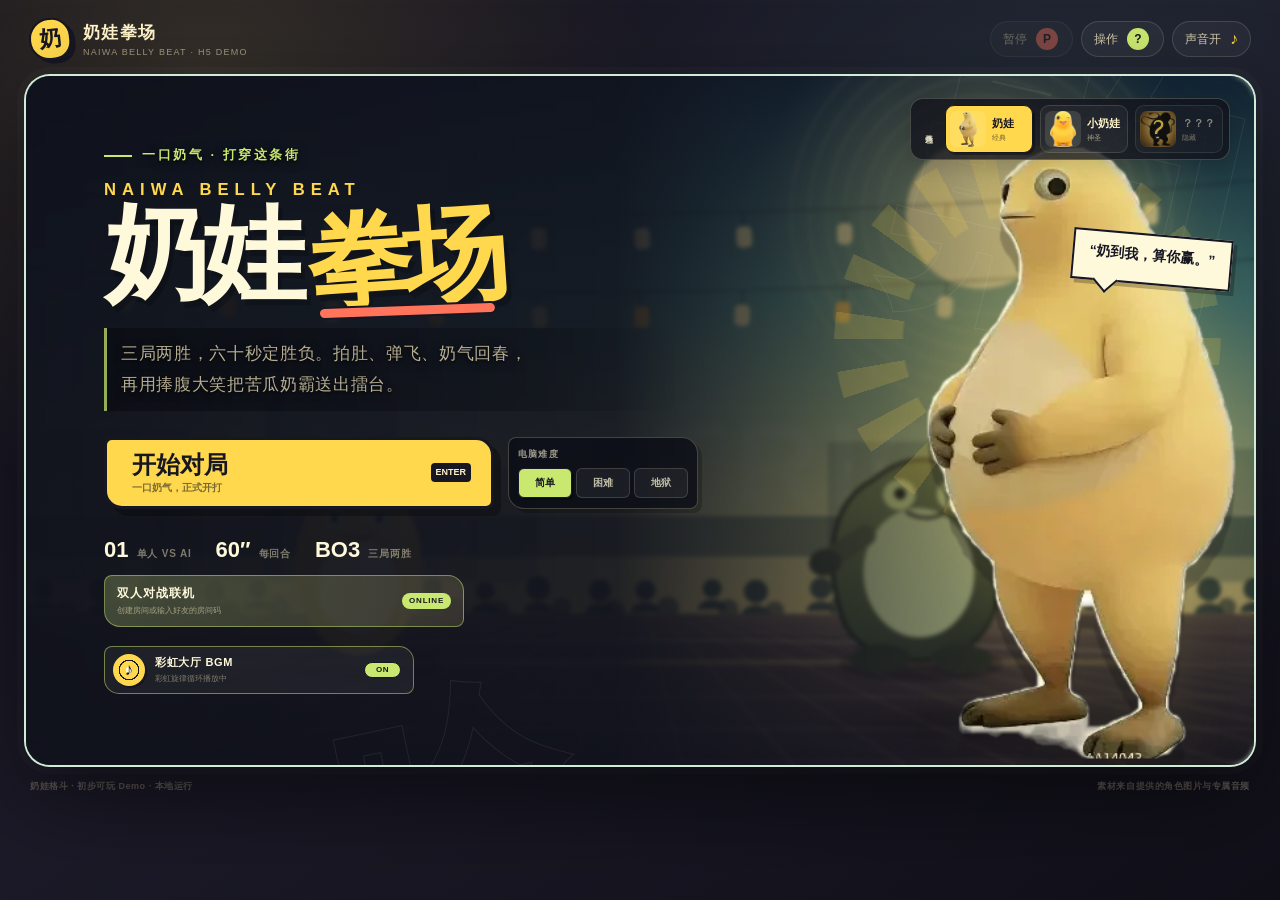
==== index.html @ 3de4fef3 "Deploy Naiwa Fighter v20261126-118" ====
<!doctype html>
<html lang="zh-CN">
  <head>
    <meta charset="UTF-8" />
    <meta name="viewport" content="width=device-width, initial-scale=1.0, viewport-fit=cover" />
    <meta name="theme-color" content="#151521" />
    <meta name="screen-orientation" content="landscape" />
    <meta name="x5-orientation" content="landscape" />
    <meta name="x5-fullscreen" content="true" />
    <meta name="full-screen" content="yes" />
    <meta
      name="description"
      content="奶娃拳场：一个可以直接在浏览器中游玩的三局两胜奶娃格斗 Demo。"
    />
    <title>奶娃拳场 · NAIWA BELLY BEAT</title>
    <link rel="icon" href="./assets/characters/naiwa-guard.webp" />
    <link rel="manifest" href="./manifest.webmanifest" />
    <link rel="preload" as="image" type="image/webp" href="./assets/characters/mini-base.webp" />
    <link rel="preload" as="image" type="image/webp" href="./assets/characters/mini-poke-v3.webp" />
    <link rel="preload" as="image" type="image/webp" href="./assets/characters/mini-kick-v3.webp" />
    <link rel="preload" as="image" type="image/webp" href="./assets/characters/mini-heart-v3.webp" />
    <link rel="preload" as="image" type="image/webp" href="./assets/characters/mini-ko-v3.webp" />
    <link rel="preload" as="image" type="image/png" href="./assets/characters/divine-aura-v3.png" />
    <link rel="preload" as="image" type="image/jpeg" href="./assets/characters/naiwa-ultimate-bg-v1.jpg?v=48" />
    <link rel="preload" as="image" type="image/jpeg" href="./assets/characters/divine-skill-1.jpg" />
    <link rel="preload" as="image" type="image/jpeg" href="./assets/characters/divine-skill-2.jpg" />
    <link rel="preload" as="image" type="image/jpeg" href="./assets/characters/divine-skill-3.jpg" />
    <link rel="preload" as="image" type="image/jpeg" href="./assets/characters/divine-skill-4.jpg" />
    <link rel="preload" as="image" type="image/jpeg" href="./assets/characters/divine-ultimate.jpg" />
    <link rel="preload" as="image" type="image/jpeg" href="./assets/characters/divine-finisher.jpg" />
    <link rel="stylesheet" href="./styles.css?v=20261126-118" />
  </head>
  <body>
    <div class="page">
      <header class="page-header">
        <a class="brand" href="#" aria-label="奶娃拳场">
          <span class="brand-mark">奶</span>
          <span>
            <strong>奶娃拳场</strong>
            <small>NAIWA BELLY BEAT · H5 DEMO</small>
          </span>
        </a>
        <div class="header-actions">
          <button
            class="icon-button pause-button"
            id="pauseButton"
            type="button"
            aria-label="暂停游戏"
            disabled
          >
            <span id="pauseButtonLabel">暂停</span>
            <kbd>P</kbd>
          </button>
          <button class="icon-button" id="helpButton" type="button" aria-label="查看操作说明">
            <span>操作</span>
            <kbd>?</kbd>
          </button>
          <button class="icon-button" id="soundButton" type="button" aria-label="关闭声音">
            <span id="soundLabel">声音开</span>
            <span id="soundIcon" aria-hidden="true">♪</span>
          </button>
        </div>
      </header>

      <main class="game-frame" id="gameFrame">
        <canvas id="gameCanvas" width="1440" height="810" aria-label="奶娃拳场游戏画面"></canvas>
        <audio
          id="ultimateAudio"
          src="./assets/audio/naiwa-ultimate.mp3"
          preload="auto"
          playsinline
          aria-hidden="true"
        ></audio>
        <audio
          id="miniUltimateAudio"
          src="./assets/audio/mini-holy.mp3"
          preload="auto"
          playsinline
          aria-hidden="true"
        ></audio>
    <audio
      id="divineUltimateAudio"
      src="./assets/audio/divine-ultimate.mp3"
      preload="auto"
      playsinline
      aria-hidden="true"
    ></audio>
    <audio
      id="matchMusicAudio"
      src="./assets/audio/match-bgm.mp3"
      preload="metadata"
      playsinline
      aria-hidden="true"
    ></audio>
        <audio
          id="koAnthemAudio"
          src="./assets/audio/finisher-anthem.mp3"
          preload="auto"
          playsinline
          aria-hidden="true"
        ></audio>

        <div class="screen-grain" aria-hidden="true"></div>
        <div class="screen-vignette" aria-hidden="true"></div>
        <div class="impact-overlay" id="impactOverlay" aria-hidden="true"></div>

        <section class="hud" id="hud" aria-label="对战信息">
          <div class="fighter-hud player-hud">
            <div class="portrait">
              <img id="playerPortrait" src="./assets/characters/naiwa-guard.webp" alt="" />
              <span class="portrait-tag">P1</span>
            </div>
            <div class="fighter-info">
              <div class="fighter-name-row">
                <strong id="playerName">奶娃</strong>
                <span id="playerNameEn">NAIWA</span>
              </div>
              <div class="health-track">
                <div class="health-lag" id="playerHealthLag"></div>
                <div class="health-fill" id="playerHealth"></div>
                <span class="health-shine"></span>
              </div>
              <div class="meter-row">
                <span>奶气</span>
                <div class="meter-track">
                  <div class="meter-fill" id="playerMeter"></div>
                  <i></i><i></i><i></i>
                </div>
                <b id="playerMeterText">0</b>
              </div>
            </div>
          </div>

          <div class="round-center">
            <div class="round-label" id="roundLabel">第一回合</div>
            <div class="timer-shell">
              <span class="timer-dot"></span>
              <strong id="timer">60</strong>
            </div>
            <div class="round-score" aria-label="局分">
              <span id="playerRound1"></span>
              <span id="playerRound2"></span>
              <span id="playerRound3"></span>
              <em>BO3</em>
              <span id="enemyRound3"></span>
              <span id="enemyRound2"></span>
              <span id="enemyRound1"></span>
            </div>
          </div>

          <div class="fighter-hud enemy-hud">
            <div class="fighter-info">
              <div class="fighter-name-row">
                <span id="enemyDifficultyTag">AI · 简单</span>
                <strong id="enemyName">苦瓜奶霸</strong>
              </div>
              <div class="health-track">
                <div class="health-lag" id="enemyHealthLag"></div>
                <div class="health-fill" id="enemyHealth"></div>
                <span class="health-shine"></span>
              </div>
              <div class="meter-row">
                <b id="enemyMeterText">0</b>
                <div class="meter-track">
                  <div class="meter-fill" id="enemyMeter"></div>
                  <i></i><i></i><i></i>
                </div>
                <span>奶气</span>
              </div>
            </div>
            <div class="portrait portrait-enemy">
              <img src="./assets/characters/naiwa-roar-cutin.webp" alt="" />
              <span class="portrait-tag">CPU</span>
            </div>
          </div>
        </section>

        <div class="combo-callout" id="comboCallout" aria-live="polite">
          <strong>2</strong>
          <span>连击！</span>
        </div>

        <div class="center-callout" id="centerCallout" aria-live="assertive"></div>

        <div class="ko-badge" id="koBadge" aria-live="assertive">
          <small>BELLY DOWN</small>
          <strong>K.O.</strong>
        </div>

        <section class="skill-dock" id="skillDock" aria-label="技能栏">
          <article class="skill-card" data-key="f" data-skill="light">
            <div class="skill-art">
                <img id="enemyPortrait" src="./assets/characters/naiwa-guard.webp" alt="" />
              <kbd>F</kbd>
            </div>
            <div>
              <strong>拍肚皮</strong>
              <span>快速轻击</span>
            </div>
            <i class="ready-pip"></i>
          </article>
          <article class="skill-card" data-key="c" data-skill="heavy">
            <div class="skill-art skill-art-wide">
              <img src="./assets/characters/naiwa-palm.webp" alt="" />
              <kbd>C</kbd>
            </div>
            <div>
              <strong>肚皮弹</strong>
              <span>重击 · 击飞</span>
            </div>
            <i class="ready-pip"></i>
          </article>
          <article class="skill-card" data-key="g" data-skill="rush">
            <div class="skill-art">
              <img src="./assets/characters/naiwa-fist.webp" alt="" />
              <kbd>G</kbd>
            </div>
            <div>
              <strong>奶拳突进</strong>
              <span>前冲 · 正面击退</span>
            </div>
            <i class="ready-pip"></i>
          </article>
          <article class="skill-card" data-key="t" data-skill="heal">
            <div class="skill-art">
              <img src="./assets/characters/naiwa-guard.webp" alt="" />
              <kbd>T</kbd>
            </div>
            <div>
              <strong>奶气回春</strong>
              <span>25 奶气 · 回复 60</span>
            </div>
            <i class="ready-pip"></i>
          </article>
          <article class="skill-card ultimate-card" data-key="b" data-skill="ultimate">
            <div class="skill-art skill-art-roar">
              <img src="./assets/characters/naiwa-roar-cutin.webp" alt="" />
              <kbd>B</kbd>
            </div>
            <div>
              <strong>捧腹大笑</strong>
              <span>满气 · 四段笑浪</span>
            </div>
            <i class="ready-pip"></i>
          </article>
        </section>

        <div class="control-hint">
          <span><kbd>A</kbd><kbd>D</kbd> 移动</span>
          <span><kbd>SPACE</kbd> 跳跃</span>
          <span><kbd>G</kbd> 冲拳</span>
          <span><kbd>Z</kbd> 格挡 · 完美判定</span>
          <span><kbd>J</kbd> 经典奶娃涅槃</span>
          <span><kbd>P</kbd> 暂停</span>
        </div>

        <section class="start-screen" id="startScreen" aria-labelledby="gameTitle">
          <div class="start-deco deco-1" aria-hidden="true">齁</div>
          <div class="start-deco deco-2" aria-hidden="true">哈</div>
          <div class="start-content">
            <div class="eyebrow"><span></span> 一口奶气 · 打穿这条街</div>
            <h1 id="gameTitle">
              <span class="title-small">NAIWA BELLY BEAT</span>
              <span class="title-main">奶娃<em>拳场</em></span>
            </h1>
            <p class="start-copy">
              三局两胜，六十秒定胜负。拍肚、弹飞、奶气回春，<br />
              再用捧腹大笑把苦瓜奶霸送出擂台。
            </p>
            <div class="start-actions-row">
              <button class="start-button" id="startButton" type="button" disabled>
                <span class="start-button-copy">
                  <i>开始对局</i>
                  <span id="startButtonLabel">正在热奶...</span>
                </span>
                <kbd>ENTER</kbd>
              </button>
              <div class="difficulty-picker" id="difficultyPicker" role="group" aria-label="选择电脑难度">
                <span class="difficulty-label">电脑难度</span>
                <div class="difficulty-options">
                  <button class="is-selected" type="button" data-difficulty="easy" aria-pressed="true">简单</button>
                  <button type="button" data-difficulty="hard" aria-pressed="false">困难</button>
                  <button type="button" data-difficulty="hell" aria-pressed="false">地狱</button>
                </div>
              </div>
            </div>
            <div class="start-meta">
              <div><strong>01</strong><span>单人 VS AI</span></div>
              <div><strong>60″</strong><span>每回合</span></div>
              <div><strong>BO3</strong><span>三局两胜</span></div>
            </div>
            <button class="online-entry" id="onlineButton" type="button" disabled>
              <span>
                <strong>双人对战联机</strong>
                <small>创建房间或输入好友的房间码</small>
              </span>
              <i>ONLINE</i>
            </button>
            <button class="lobby-music-button" id="lobbyMusicButton" type="button">
              <span class="music-disc" aria-hidden="true">♪</span>
              <span>
                <strong>彩虹大厅 BGM</strong>
                <small>原创温柔循环 · 点击播放</small>
              </span>
              <i>OFF</i>
            </button>
          </div>
          <div class="hero-stack" aria-hidden="true">
            <div class="halo"></div>
            <span class="hero-caption">“奶到我，算你赢。”</span>
            <img class="hero-pose" id="heroPose" src="./assets/characters/naiwa-guard.webp" alt="" fetchpriority="high" />
            <div class="hero-shadow"></div>
          </div>
          <div class="character-picker" id="characterPicker" role="group" aria-label="选择角色">
            <span class="picker-label">选择角色</span>
            <button class="is-selected" type="button" data-character="naiwa" aria-pressed="true">
              <img src="./assets/characters/naiwa-guard.webp" alt="" />
              <span><strong>奶娃</strong><small>经典</small></span>
            </button>
            <button type="button" data-character="mini" aria-pressed="false">
              <img src="./assets/characters/mini-base.webp" alt="" fetchpriority="high" />
              <span><strong>小奶娃</strong><small>神圣</small></span>
            </button>
            <button
              class="divine-hidden-slot"
              id="hiddenCharacterButton"
              type="button"
              aria-label="查看隐藏形态，神-奶娃"
              aria-haspopup="dialog"
              title="隐藏形态：濒死致命一击时，满奶气按 J 涅槃重生"
            >
              <span class="divine-silhouette">
                <img src="./assets/characters/divine-aura-v3.png" alt="" />
                <svg class="mystery-mark mystery-mark-small" viewBox="0 0 100 122" aria-hidden="true">
                  <path d="M20 36C20 15 34 3 53 3c20 0 33 13 33 31 0 16-9 26-24 35-10 6-13 11-13 21v4H28v-7c0-17 8-27 23-36 10-6 14-10 14-17 0-8-6-14-15-14-9 0-14 6-14 16H20Z" />
                  <rect x="36" y="104" width="23" height="17" rx="6" />
                </svg>
              </span>
              <span><strong>？？？</strong><small>隐藏</small></span>
            </button>
          </div>
        </section>

        <section class="round-overlay" id="roundOverlay" aria-live="assertive" hidden>
          <div class="round-card">
            <span class="round-kicker" id="roundKicker">ROUND 1</span>
            <h2 id="roundWinner">奶娃胜！</h2>
            <p id="roundReason">一记肚子，稳稳拿下一局。</p>
            <div class="round-victory-pose" id="roundVictoryPose"></div>
            <button id="nextRoundButton" type="button">
              <span id="nextRoundLabel">下一回合</span>
              <kbd>ENTER</kbd>
            </button>
          </div>
        </section>

        <section class="final-overlay" id="finalOverlay" aria-live="assertive" hidden>
          <div class="final-rays" aria-hidden="true"></div>
          <div class="final-card">
            <span class="round-kicker">MATCH COMPLETE</span>
            <p class="final-pretitle" id="finalPretitle">本场冠军</p>
            <h2 id="finalWinner">奶娃</h2>
            <p id="finalScore">2 : 1</p>
            <div class="final-quote" id="finalQuote">今日份的奶气，全场第一。</div>
            <div class="overlay-button-row">
              <button id="rematchButton" type="button">
                再来一局
                <kbd>ENTER</kbd>
              </button>
              <button class="secondary-button" id="changeCharacterButton" type="button">更换角色</button>
            </div>
          </div>
        </section>

        <section class="hidden-character-modal" id="hiddenCharacterModal" role="dialog" aria-modal="true" aria-labelledby="hiddenCharacterTitle" hidden>
          <div class="hidden-character-card">
            <button class="hidden-character-close" id="hiddenCharacterClose" type="button" aria-label="关闭隐藏角色介绍">×</button>
            <span>SEALED ENTITY · FILE ???</span>
            <div class="hidden-character-figure">
              <img src="./assets/characters/divine-aura-v3.png" alt="" />
              <svg class="mystery-mark" viewBox="0 0 100 122" aria-hidden="true">
                <path d="M20 36C20 15 34 3 53 3c20 0 33 13 33 31 0 16-9 26-24 35-10 6-13 11-13 21v4H28v-7c0-17 8-27 23-36 10-6 14-10 14-17 0-8-6-14-15-14-9 0-14 6-14 16H20Z" />
                <rect x="36" y="104" width="23" height="17" rx="6" />
              </svg>
            </div>
            <h2 id="hiddenCharacterTitle">？？？</h2>
            <strong>？？？</strong>
            <p>轮廓已经显现，样貌仍被天火遮蔽。</p>
            <small>仅经典奶娃可触发：濒死时受到致命一击且奶气满格，按 J 涅槃重生。神-奶娃在场时，敌方完美格挡概率降低 20%。</small>
          </div>
        </section>

        <section class="ko-finisher" id="koFinisher" aria-live="assertive" hidden>
          <div class="ko-finisher-noise" aria-hidden="true"></div>
          <div class="ko-finisher-ring" aria-hidden="true"></div>
          <div class="ko-rain" aria-hidden="true">
            <i></i><i></i><i></i><i></i><i></i><i></i><i></i><i></i>
          </div>
          <div class="ko-finisher-copy">
            <span class="ko-finisher-kicker" id="koFinisherKicker">LAST BELL · 最后一击</span>
            <p id="koFinisherLine1">成为一只平静的奶娃</p>
            <strong id="koFinisherLine2">要流尽多少眼泪</strong>
          </div>
          <div class="ko-calm-stage">
            <span class="ko-calm-halo" aria-hidden="true"></span>
            <img id="koFinisherImage" src="./assets/characters/naiwa-calm.webp" alt="平静站立的奶娃" />
            <i class="ko-tear tear-a" aria-hidden="true"></i>
            <i class="ko-tear tear-b" aria-hidden="true"></i>
            <i class="ko-tear tear-c" aria-hidden="true"></i>
          </div>
          <div class="ko-finisher-mark" aria-hidden="true">K.O.</div>
          <button class="ko-finisher-skip" id="koFinisherSkip" type="button">跳过终结画面</button>
        </section>

        <section class="holy-ultimate" id="holyUltimate" hidden aria-live="assertive">
          <div class="holy-rays" aria-hidden="true"></div>
          <div class="holy-cloud cloud-a" aria-hidden="true"></div>
          <div class="holy-cloud cloud-b" aria-hidden="true"></div>
          <div class="holy-copy">
            <span id="holyUltimateKicker">MINI NAIWA · DIVINE ARRIVAL</span>
            <h2 id="holyUltimateTitle">奶娃神圣降临</h2>
            <p id="holyUltimateLine">圣光落下，只为一击。</p>
          </div>
          <div class="holy-poster">
            <span class="holy-halo" aria-hidden="true"></span>
            <img id="holyUltimateMiniImage" src="./assets/characters/mini-holy.webp" alt="小奶娃在圣光中降临" />
            <img
              id="holyUltimateNaiwaImage"
              src="./assets/characters/naiwa-ultimate-bg-v1.jpg?v=48"
              alt="奶娃捧腹大笑蓄力"
              hidden
            />
            <img
              id="holyUltimateDivineImage"
              src="./assets/characters/divine-ultimate.jpg"
              alt="神-奶娃悬浮于天火之中"
              hidden
            />
          </div>
          <strong class="holy-hit-word" id="holyUltimateHitWord">圣奶一击</strong>
          <button class="holy-skip" id="holySkipButton" type="button">跳过演出 <kbd>B</kbd></button>
        </section>

        <section class="divine-skill-cast" id="divineSkillCast" hidden aria-live="polite">
          <div class="divine-skill-cast-shade" aria-hidden="true"></div>
          <img id="divineSkillCastImage" src="./assets/characters/divine-skill-1.jpg" alt="" />
          <div class="divine-skill-cast-caption">
            <span>DIVINE NAIWA</span>
            <strong id="divineSkillCastTitle">焚心印</strong>
          </div>
        </section>

        <section class="rebirth-prompt" id="rebirthPrompt" hidden aria-live="assertive">
          <div class="rebirth-card">
            <span>完美格挡 · PERFECT GUARD</span>
            <strong>致命一击</strong>
            <p>满奶气护体 · 在最后一刻按下</p>
            <div class="rebirth-key"><kbd>J</kbd><b>涅槃重生</b></div>
            <i class="rebirth-timer"><span></span></i>
          </div>
        </section>

        <section class="divine-transition" id="divineTransition" hidden aria-live="assertive">
          <video
            id="divineTransitionVideo"
            src="./assets/video/divine-rebirth.mp4"
            preload="metadata"
            playsinline
            aria-label="神-奶娃涅槃重生转场"
          ></video>
          <div class="divine-transition-vignette" aria-hidden="true"></div>
          <div class="divine-transition-caption">
            <span>REBIRTH · DIVINE DESCENT</span>
            <strong>涅槃 · 神临</strong>
          </div>
          <div class="divine-transition-loading">天火正在苏醒...</div>
        </section>

        <section class="pause-overlay" id="pauseOverlay" hidden>
          <div>
            <span>TAKE A BREATH</span>
            <h2>先歇口气</h2>
            <p>奶娃也需要喘一下。</p>
            <div class="overlay-button-row">
              <button id="resumeButton" type="button">继续打 <kbd>P</kbd></button>
              <button class="secondary-button" id="returnLobbyButton" type="button">返回大厅</button>
            </div>
          </div>
        </section>

        <section class="online-panel" id="onlinePanel" hidden aria-live="polite">
          <div class="online-card">
            <button class="online-close" id="onlineClose" type="button" aria-label="关闭联机窗口">×</button>
            <span class="help-kicker">ONLINE VERSUS</span>
            <h2>双人对战联机</h2>
            <p class="online-note">双方可分别选择奶娃或小奶娃；神-奶娃仍需经典奶娃满气涅槃获得。双方都能看到对方动作、飞行道具和命中特效。</p>
            <div class="online-character-picker" id="onlineCharacterPicker" role="group" aria-label="选择联机角色">
              <span>你的联机角色</span>
              <div>
                <button class="is-selected" type="button" data-online-character="naiwa" aria-pressed="true">奶娃</button>
                <button type="button" data-online-character="mini" aria-pressed="false">小奶娃</button>
              </div>
            </div>
            <div class="online-actions">
              <button id="createRoomButton" type="button">创建房间</button>
              <div class="online-join-row">
                <input id="roomCodeInput" type="text" maxlength="6" autocomplete="off" placeholder="输入房间码" />
                <button id="joinRoomButton" type="button">加入房间</button>
              </div>
            </div>
            <div class="online-room-code" id="onlineRoomCode" hidden>
              <span>房间码</span>
              <strong id="onlineRoomCodeText">-----</strong>
              <button id="copyRoomCodeButton" type="button">复制</button>
            </div>
            <p class="online-status" id="onlineStatus">等待创建或加入房间。</p>
          </div>
        </section>

        <aside class="help-panel" id="helpPanel" hidden>
          <button class="help-close" id="helpClose" type="button" aria-label="关闭操作说明">×</button>
          <span class="help-kicker">HOW TO PLAY</span>
          <h2>角色操作手册</h2>
          <div class="help-grid">
            <div><kbd>A</kbd><kbd>D</kbd><strong>左右移动</strong></div>
            <div><kbd>SPACE</kbd><strong>跳跃</strong></div>
            <div><kbd>Z</kbd><strong>按住格挡 · 敌招起手瞬间按下触发完美格挡</strong></div>
            <div><kbd>J</kbd><strong>濒死神迹 · 仅经典奶娃可用；小奶娃没有涅槃机制</strong></div>
          </div>
          <h3 class="help-section-title">角色技能</h3>
          <div class="help-character-grid">
            <article class="help-character-card">
              <header><strong>奶娃</strong><span>经典形态</span></header>
              <ul>
                <li><kbd>F</kbd><span><b>拍肚皮</b> · 快速轻击</span></li>
                <li><kbd>C</kbd><span><b>肚皮弹</b> · 重击击飞</span></li>
                <li><kbd>G</kbd><span><b>奶拳突进</b> · 前冲击退</span></li>
                <li><kbd>T</kbd><span><b>奶气回春</b> · 消耗 25 气回血</span></li>
                <li><kbd>B</kbd><span><b>捧腹大笑</b> · 满气四段笑浪</span></li>
              </ul>
            </article>
            <article class="help-character-card help-character-card--mini">
              <header><strong>小奶娃</strong><span>神圣形态 · 无涅槃</span></header>
              <ul>
                <li><kbd>F</kbd><span><b>奶指戳戳</b> · 快速短距离攻击</span></li>
                <li><kbd>C</kbd><span><b>奶娃飞踢</b> · 重击踢飞</span></li>
                <li><kbd>G</kbd><span><b>爱心奶波</b> · 远程爱心冲击</span></li>
                <li><kbd>T</kbd><span><b>奶气回春</b> · 消耗 25 气回血</span></li>
                <li><kbd>B</kbd><span><b>奶娃神圣降临</b> · 满气超奶一击</span></li>
              </ul>
            </article>
            <article class="help-character-card help-character-card--divine">
              <header><strong>神-奶娃</strong><span>隐藏涅槃形态</span></header>
              <ul>
                <li><kbd>F</kbd><span><b>焚心印</b> · 掌击并附加 30% 易伤标记</span></li>
                <li><kbd>C</kbd><span><b>焚身冲</b> · 突进飞踢并附加焚印</span></li>
                <li><kbd>G</kbd><span><b>静默结界</b> · 600 护盾，护盾内共回复 500</span></li>
                <li><kbd>T</kbd><span><b>烈焰爆弹</b> · 8 发烈焰弹，每发 200 伤害</span></li>
                <li><kbd>B</kbd><span><b>神临·天火</b> · 3000 爆发 + 5 段 500 灼烧</span></li>
              </ul>
            </article>
          </div>
          <p>
            只有成功命中对手才会积攒奶气；连续输入 F / C / G 可衔接下一招，并逐段提高连招伤害。神-奶娃无法直接选择，
            需使用奶娃在满奶气状态下承受致命一击，并按 J 完成涅槃。60 秒结束时，剩余体力比例更高的一方获胜。
          </p>
          <button class="help-primary" id="helpPrimary" type="button">记住了</button>
        </aside>

        <div class="toast" id="toast" role="status" aria-live="polite"></div>

        <section class="touch-controls" id="touchControls" aria-label="触屏操作">
          <div class="virtual-stick-wrap">
            <div class="virtual-stick" id="virtualStick" role="group" aria-label="移动摇杆">
              <span class="virtual-stick-ring" aria-hidden="true"></span>
              <span class="virtual-stick-knob" id="virtualStickKnob" aria-hidden="true"></span>
            </div>
            <small>拖动移动 · 上推跳跃</small>
          </div>
          <div class="touch-actions">
            <button class="touch-jump" data-action="jump" type="button" aria-label="跳跃">跳</button>
            <div class="touch-skills">
            <button data-action="light" type="button">F<small>拍肚</small></button>
            <button data-action="heavy" type="button">C<small>弹飞</small></button>
            <button data-action="rush" type="button">G<small>冲拳</small></button>
            <button data-action="heal" type="button">T<small>回血</small></button>
            <button data-action="ultimate" type="button">B<small>大笑</small></button>
              <button class="touch-guard" data-hold="z" type="button">Z<small>格挡</small></button>
            </div>
          </div>
        </section>

      </main>

      <footer class="page-footer">
        <span>奶娃格斗 · 初步可玩 Demo · 本地运行</span>
        <span>素材来自提供的角色图片与专属音频</span>
      </footer>
    </div>

    <script src="./game.js?v=20261126-118"></script>
  </body>
</html>
---- styles.css ----
:root {
  --ink: #171723;
  --ink-soft: #2b2a39;
  --milk: #fff3c9;
  --milk-bright: #fff9db;
  --yolk: #ffd84d;
  --yolk-hot: #ffb52e;
  --pea: #c9e86f;
  --lime: #8fcc54;
  --mint: #b8ebc8;
  --cyan: #73d8d0;
  --coral: #ff745b;
  --paper: #f8efd5;
  --brown: #403321;
  --shadow: rgba(18, 16, 28, 0.32);
  --font-display: "Impact", "Arial Narrow", "Microsoft YaHei UI", sans-serif;
  --font-body: "Microsoft YaHei UI", "Microsoft YaHei", "PingFang SC", sans-serif;
}

* {
  box-sizing: border-box;
}

html {
  min-height: 100%;
  background: #11101a;
}

body {
  margin: 0;
  min-width: 320px;
  min-height: 100vh;
  color: var(--ink);
  font-family: var(--font-body);
  background:
    radial-gradient(circle at 16% 8%, rgba(255, 220, 91, 0.13), transparent 28rem),
    radial-gradient(circle at 82% 20%, rgba(109, 214, 202, 0.09), transparent 32rem),
    linear-gradient(145deg, #14131e 0%, #1c1a28 48%, #111019 100%);
  overflow-x: hidden;
}

button,
a {
  -webkit-tap-highlight-color: transparent;
}

button {
  font: inherit;
}

button:focus-visible,
a:focus-visible {
  outline: 3px solid var(--pea);
  outline-offset: 3px;
}

[hidden] {
  display: none !important;
}

.page {
  width: min(1540px, 100%);
  margin: 0 auto;
  padding: 18px 24px 22px;
}

.page-header,
.page-footer {
  display: flex;
  align-items: center;
  justify-content: space-between;
  color: var(--milk);
}

.page-header {
  min-height: 56px;
  padding: 0 5px 14px;
}

.brand {
  display: inline-flex;
  gap: 12px;
  align-items: center;
  color: inherit;
  text-decoration: none;
}

.brand-mark {
  display: grid;
  width: 42px;
  height: 42px;
  place-items: center;
  color: var(--ink);
  font-weight: 900;
  font-size: 22px;
  background: var(--yolk);
  border: 2px solid var(--ink);
  border-radius: 50% 46% 42% 48%;
  box-shadow: 4px 4px 0 var(--ink);
  transform: rotate(-6deg);
}

.brand strong,
.brand small {
  display: block;
}

.brand strong {
  font-size: 17px;
  letter-spacing: 0.08em;
}

.brand small {
  margin-top: 3px;
  color: rgba(255, 243, 201, 0.55);
  font-family: var(--font-display);
  font-size: 9px;
  letter-spacing: 0.14em;
}

.header-actions {
  display: flex;
  gap: 8px;
}

.icon-button {
  display: flex;
  gap: 9px;
  align-items: center;
  min-height: 36px;
  padding: 0 12px;
  color: rgba(255, 243, 201, 0.8);
  font-size: 12px;
  background: rgba(255, 255, 255, 0.045);
  border: 1px solid rgba(255, 243, 201, 0.14);
  border-radius: 999px;
  cursor: pointer;
  transition: 160ms ease;
}

.icon-button:hover {
  color: var(--milk-bright);
  background: rgba(255, 255, 255, 0.09);
  border-color: rgba(255, 243, 201, 0.28);
}

.icon-button kbd {
  display: grid;
  width: 22px;
  height: 22px;
  place-items: center;
  color: var(--ink);
  font: 800 12px/1 var(--font-body);
  background: var(--pea);
  border: 0;
  border-radius: 50%;
  box-shadow: none;
}

.icon-button:disabled {
  cursor: not-allowed;
  opacity: 0.42;
}

.pause-button kbd {
  background: var(--coral);
}

.pause-button.is-paused {
  color: var(--ink);
  background: var(--yolk);
  border-color: var(--ink);
}

.pause-button.is-paused kbd {
  background: var(--pea);
}

#soundIcon {
  color: var(--yolk);
  font-weight: 900;
  font-size: 16px;
}

.game-frame {
  position: relative;
  width: 100%;
  aspect-ratio: 16 / 9;
  overflow: hidden;
  isolation: isolate;
  background: #bde8db;
  border: 2px solid rgba(255, 243, 201, 0.3);
  border-radius: 26px;
  box-shadow:
    0 36px 90px rgba(0, 0, 0, 0.5),
    0 0 0 7px rgba(255, 255, 255, 0.025),
    inset 0 0 0 1px rgba(255, 255, 255, 0.4);
}

#gameCanvas {
  position: absolute;
  inset: 0;
  width: 100%;
  height: 100%;
  display: block;
  touch-action: none;
}

.screen-grain,
.screen-vignette {
  position: absolute;
  inset: 0;
  pointer-events: none;
}

.screen-grain {
  z-index: 2;
  display: none;
  opacity: 0;
  background-image: url("data:image/svg+xml,%3Csvg viewBox='0 0 180 180' xmlns='http://www.w3.org/2000/svg'%3E%3Cfilter id='n'%3E%3CfeTurbulence type='fractalNoise' baseFrequency='.8' numOctaves='3' stitchTiles='stitch'/%3E%3C/filter%3E%3Crect width='100%25' height='100%25' filter='url(%23n)' opacity='.75'/%3E%3C/svg%3E");
  mix-blend-mode: soft-light;
}

.screen-vignette {
  z-index: 3;
  background: radial-gradient(circle at center, transparent 58%, rgba(9, 15, 21, 0.32) 100%);
}

.impact-overlay {
  --impact-x: 50%;
  --impact-y: 48%;
  position: absolute;
  z-index: 4;
  inset: 0;
  pointer-events: none;
  opacity: 0;
  background:
    radial-gradient(
      circle at var(--impact-x) var(--impact-y),
      rgba(255, 255, 239, 0.76) 0,
      rgba(255, 235, 142, 0.24) 15%,
      transparent 36%
    ),
    linear-gradient(90deg, rgba(255, 124, 88, 0.28), transparent 13%, transparent 87%, rgba(255, 124, 88, 0.28));
  mix-blend-mode: screen;
}

.impact-overlay.is-heavy {
  background:
    radial-gradient(
      circle at var(--impact-x) var(--impact-y),
      rgba(255, 255, 245, 0.88) 0,
      rgba(255, 217, 92, 0.32) 17%,
      transparent 39%
    ),
    linear-gradient(90deg, rgba(255, 108, 76, 0.42), transparent 17%, transparent 83%, rgba(255, 108, 76, 0.42));
}

.impact-overlay.is-active {
  animation: impact-frame 210ms steps(5, end) both;
}

.game-frame.is-cinematic .hud,
.game-frame.is-cinematic .skill-dock,
.game-frame.is-cinematic .control-hint,
.game-frame.is-cinematic .touch-controls,
.game-frame.is-cinematic .impact-overlay,
.game-frame.is-cinematic .screen-grain,
.game-frame.is-cinematic .screen-vignette {
  display: none !important;
}

.hud {
  position: absolute;
  z-index: 10;
  top: 20px;
  right: 24px;
  left: 24px;
  display: grid;
  grid-template-columns: 1fr 144px 1fr;
  gap: 24px;
  align-items: start;
  pointer-events: none;
  opacity: 0;
  transform: translateY(-12px);
  transition: opacity 350ms ease, transform 350ms ease;
}

.game-frame.is-playing .hud,
.game-frame.is-round-over .hud,
.game-frame.is-match-over .hud {
  opacity: 1;
  transform: none;
}

.fighter-hud {
  display: flex;
  gap: 12px;
  align-items: flex-start;
  min-width: 0;
}

.enemy-hud {
  justify-content: flex-end;
}

.portrait {
  position: relative;
  flex: 0 0 auto;
  width: 74px;
  height: 74px;
  overflow: hidden;
  background: linear-gradient(145deg, var(--yolk), #f4b827);
  border: 3px solid var(--ink);
  border-radius: 20px 20px 23px 17px;
  box-shadow: 4px 4px 0 rgba(23, 23, 35, 0.45);
}

.portrait img {
  width: 100%;
  height: 100%;
  object-fit: cover;
  object-position: 50% 20%;
  transform: scale(1.3);
  transform-origin: 50% 15%;
}

.portrait-enemy {
  background: #424a2c;
}

.portrait-enemy img {
  filter: hue-rotate(62deg) saturate(0.85) brightness(0.84);
}

.portrait-tag {
  position: absolute;
  right: 4px;
  bottom: 3px;
  padding: 2px 5px;
  color: var(--ink);
  font: 900 9px/1 var(--font-display);
  letter-spacing: 0.08em;
  background: var(--pea);
  border-radius: 4px;
}

.fighter-info {
  flex: 1;
  min-width: 0;
  padding-top: 4px;
}

.fighter-name-row {
  display: flex;
  gap: 8px;
  align-items: baseline;
  height: 22px;
  color: var(--milk-bright);
  text-shadow: 0 2px 4px rgba(23, 23, 35, 0.45);
}

.fighter-name-row strong {
  font-size: 18px;
  letter-spacing: 0.08em;
}

.fighter-name-row span {
  font: 800 10px/1 var(--font-display);
  letter-spacing: 0.14em;
  opacity: 0.55;
}

.enemy-hud .fighter-name-row {
  justify-content: flex-start;
  flex-direction: row-reverse;
}

.health-track {
  position: relative;
  height: 23px;
  overflow: hidden;
  background: rgba(16, 16, 27, 0.78);
  border: 3px solid var(--ink);
  border-radius: 3px 10px 3px 10px;
  box-shadow: 3px 3px 0 rgba(23, 23, 35, 0.25);
  clip-path: polygon(0 0, 100% 0, calc(100% - 9px) 100%, 0 100%);
}

.enemy-hud .health-track {
  clip-path: polygon(9px 0, 100% 0, 100% 100%, 0 100%);
}

.health-fill,
.health-lag {
  position: absolute;
  top: 0;
  bottom: 0;
  left: 0;
  width: 100%;
}

.health-lag {
  background: #fff5bf;
  transition: width 520ms cubic-bezier(0.18, 0.82, 0.24, 1) 180ms;
}

.health-fill {
  background:
    linear-gradient(90deg, rgba(255, 255, 255, 0.2), transparent 32%),
    linear-gradient(90deg, #76ca55, #c9e66c 56%, #f4d74d);
  transition: width 160ms ease-out;
}

.health-fill.is-low {
  background: linear-gradient(90deg, #e04f43, #ff8e45 58%, #ffcb43);
  animation: low-pulse 760ms ease-in-out infinite alternate;
}

.enemy-hud .health-fill,
.enemy-hud .health-lag {
  right: 0;
  left: auto;
}

.enemy-hud .health-fill {
  background:
    linear-gradient(270deg, rgba(255, 255, 255, 0.18), transparent 32%),
    linear-gradient(270deg, #a2c557, #d6d65e 58%, #f4c958);
}

.health-shine {
  position: absolute;
  top: 3px;
  right: 7px;
  left: 7px;
  height: 3px;
  opacity: 0.5;
  background: rgba(255, 255, 255, 0.5);
  border-radius: 999px;
}

.meter-row {
  display: flex;
  gap: 7px;
  align-items: center;
  margin-top: 5px;
  color: rgba(255, 249, 219, 0.7);
  font-size: 10px;
  font-weight: 800;
}

.enemy-hud .meter-row {
  justify-content: flex-end;
}

.meter-track {
  position: relative;
  flex: 0 1 180px;
  height: 9px;
  overflow: hidden;
  background: rgba(23, 23, 35, 0.68);
  border: 1px solid rgba(255, 243, 201, 0.35);
  border-radius: 999px;
}

.meter-fill {
  position: absolute;
  inset: 0 auto 0 0;
  width: 0%;
  background: linear-gradient(90deg, var(--cyan), var(--pea));
  border-radius: inherit;
  transition: width 180ms ease;
}

.meter-fill.is-full {
  background: linear-gradient(90deg, var(--yolk), #fff5b0, var(--yolk));
  box-shadow: 0 0 12px rgba(255, 227, 85, 0.8);
  animation: meter-ready 680ms ease-in-out infinite alternate;
}

.meter-track i {
  position: relative;
  z-index: 2;
  display: inline-block;
  width: 1px;
  height: 100%;
  margin-left: 24%;
  background: rgba(23, 23, 35, 0.48);
}

.meter-row b {
  min-width: 18px;
  color: var(--milk);
  font-size: 10px;
}

.round-center {
  display: flex;
  flex-direction: column;
  align-items: center;
  color: var(--milk);
}

.round-label {
  margin-bottom: 3px;
  color: rgba(255, 249, 219, 0.76);
  font-size: 10px;
  font-weight: 800;
  letter-spacing: 0.18em;
}

.timer-shell {
  position: relative;
  display: flex;
  width: 90px;
  height: 63px;
  align-items: center;
  justify-content: center;
  color: var(--milk-bright);
  background: linear-gradient(180deg, #242331, #15151f);
  border: 3px solid var(--ink);
  border-radius: 9px 18px 9px 18px;
  box-shadow:
    0 5px 0 rgba(23, 23, 35, 0.35),
    inset 0 1px 0 rgba(255, 255, 255, 0.18);
  transform: rotate(-1deg);
}

.timer-shell::before,
.timer-shell::after {
  position: absolute;
  top: 10px;
  width: 8px;
  height: 30px;
  content: "";
  background: var(--yolk);
  border: 2px solid var(--ink);
}

.timer-shell::before {
  left: -8px;
  border-radius: 50% 0 0 50%;
}

.timer-shell::after {
  right: -8px;
  border-radius: 0 50% 50% 0;
}

.timer-shell strong {
  font: 900 42px/1 var(--font-display);
  letter-spacing: 0.04em;
  text-shadow: 2px 3px 0 rgba(0, 0, 0, 0.38);
}

.timer-dot {
  position: absolute;
  top: 7px;
  right: 9px;
  width: 6px;
  height: 6px;
  background: var(--coral);
  border-radius: 50%;
  box-shadow: 0 0 7px var(--coral);
}

.round-score {
  display: flex;
  gap: 4px;
  align-items: center;
  justify-content: center;
  margin-top: 7px;
}

.round-score span {
  width: 9px;
  height: 9px;
  background: rgba(255, 249, 219, 0.18);
  border: 1px solid rgba(255, 249, 219, 0.52);
  border-radius: 50%;
}

.round-score span.is-won {
  background: var(--yolk);
  border-color: var(--ink);
  box-shadow: 0 0 0 2px rgba(255, 216, 77, 0.25);
}

.round-score em {
  margin: 0 4px;
  color: rgba(255, 249, 219, 0.55);
  font: 800 8px/1 var(--font-display);
  letter-spacing: 0.08em;
  font-style: normal;
}

.skill-dock {
  position: absolute;
  z-index: 12;
  bottom: 18px;
  left: 50%;
  display: grid;
  grid-template-columns: repeat(5, minmax(0, 1fr));
  gap: 8px;
  width: min(830px, calc(100% - 260px));
  pointer-events: none;
  opacity: 0;
  transform: translate(-50%, 12px);
  transition: opacity 260ms ease, transform 260ms ease;
}

.game-frame.is-playing .skill-dock {
  opacity: 1;
  transform: translate(-50%, 0);
}

.skill-card {
  position: relative;
  display: flex;
  gap: 9px;
  min-width: 0;
  height: 64px;
  padding: 7px 10px 7px 7px;
  overflow: hidden;
  background: rgba(20, 20, 31, 0.82);
  border: 2px solid rgba(255, 243, 201, 0.28);
  border-radius: 12px;
  box-shadow: 0 8px 20px rgba(14, 13, 23, 0.22);
}

.skill-card::before {
  position: absolute;
  inset: 0;
  content: "";
  opacity: 0.2;
  background: linear-gradient(110deg, transparent 40%, var(--yolk) 40%, var(--yolk) 42%, transparent 42%);
}

.skill-card > div:nth-child(2) {
  position: relative;
  z-index: 1;
  display: flex;
  min-width: 0;
  flex-direction: column;
  justify-content: center;
}

.skill-card strong,
.skill-card span {
  overflow: hidden;
  text-overflow: ellipsis;
  white-space: nowrap;
}

.skill-card strong {
  color: var(--milk-bright);
  font-size: 13px;
}

.skill-card span {
  margin-top: 3px;
  color: rgba(255, 249, 219, 0.52);
  font-size: 9px;
}

.skill-art {
  position: relative;
  z-index: 1;
  flex: 0 0 46px;
  height: 46px;
  overflow: hidden;
  background: #ffdd68;
  border: 2px solid var(--ink);
  border-radius: 9px;
}

.skill-art img {
  width: 100%;
  height: 100%;
  object-fit: cover;
  object-position: 50% 22%;
}

.skill-art-wide img {
  transform: scale(1.25);
  object-position: 50% 38%;
}

.skill-art-roar img {
  filter: saturate(1.15) contrast(1.05);
}

.skill-art kbd {
  position: absolute;
  right: 2px;
  bottom: 2px;
  display: grid;
  width: 17px;
  height: 17px;
  place-items: center;
  color: var(--ink);
  font: 900 10px/1 var(--font-body);
  background: var(--milk-bright);
  border: 1px solid var(--ink);
  border-radius: 4px;
  box-shadow: none;
}

.ready-pip {
  position: absolute;
  z-index: 2;
  top: 7px;
  right: 7px;
  width: 6px;
  height: 6px;
  background: var(--pea);
  border-radius: 50%;
  transition: 160ms ease;
}

.skill-card.is-unavailable {
  opacity: 0.43;
}

.skill-card.is-unavailable .ready-pip {
  background: #8c8791;
}

.skill-card.is-ready {
  border-color: rgba(201, 232, 111, 0.7);
  box-shadow:
    0 0 20px rgba(201, 232, 111, 0.18),
    inset 0 0 0 1px rgba(201, 232, 111, 0.2);
}

.ultimate-card {
  background: rgba(43, 34, 22, 0.88);
}

.ultimate-card.is-unavailable .skill-art {
  filter: grayscale(0.7);
}

.control-hint {
  position: absolute;
  z-index: 12;
  bottom: 22px;
  left: 22px;
  display: flex;
  flex-direction: column;
  gap: 6px;
  color: rgba(255, 249, 219, 0.72);
  font-size: 9px;
  font-weight: 700;
  pointer-events: none;
  opacity: 0;
  transition: opacity 260ms ease;
}

.game-frame.is-playing .control-hint {
  opacity: 1;
}

kbd {
  display: inline-grid;
  min-width: 19px;
  height: 19px;
  margin-right: 2px;
  padding: 0 5px;
  place-items: center;
  color: inherit;
  font: 800 9px/1 var(--font-body);
  background: rgba(255, 255, 255, 0.1);
  border: 1px solid rgba(255, 249, 219, 0.25);
  border-radius: 4px;
  box-shadow: 0 2px 0 rgba(0, 0, 0, 0.25);
}

.combo-callout {
  position: absolute;
  z-index: 11;
  top: 123px;
  left: 50%;
  display: flex;
  align-items: center;
  color: var(--milk-bright);
  pointer-events: none;
  opacity: 0;
  transform: translateX(-50%) scale(0.6) rotate(-5deg);
  transition: opacity 150ms ease, transform 150ms ease;
}

.combo-callout.is-visible {
  opacity: 1;
  transform: translateX(-50%) scale(1) rotate(-5deg);
}

.combo-callout strong {
  color: var(--yolk);
  font: 900 58px/0.9 var(--font-display);
  text-shadow:
    3px 3px 0 var(--ink),
    -2px -2px 0 var(--ink),
    2px -2px 0 var(--ink);
}

.combo-callout strong.is-hit {
  animation: combo-hit 170ms cubic-bezier(0.12, 0.84, 0.25, 1);
}

.combo-callout span {
  margin: 5px 0 0 5px;
  font-size: 17px;
  font-weight: 900;
  text-shadow: 2px 2px 0 var(--ink);
}

.center-callout {
  position: absolute;
  z-index: 18;
  top: 48%;
  left: 50%;
  color: var(--milk-bright);
  font: 900 clamp(48px, 8vw, 128px)/0.9 var(--font-display);
  letter-spacing: 0.05em;
  text-shadow:
    4px 5px 0 var(--ink),
    -3px -2px 0 var(--ink),
    2px -3px 0 var(--ink);
  pointer-events: none;
  opacity: 0;
  transform: translate(-50%, -42%) scale(0.65) rotate(-3deg);
}

.center-callout.is-visible {
  animation: callout-pop 750ms cubic-bezier(0.2, 0.8, 0.22, 1) both;
}

.center-callout.is-go {
  color: var(--yolk);
}

.center-callout.is-perfect {
  width: min(92%, 900px);
  color: #fff8c4;
  font-size: clamp(44px, 7.1vw, 108px);
  letter-spacing: 0.02em;
  text-align: center;
  text-shadow:
    5px 5px 0 var(--ink),
    -3px -3px 0 var(--ink),
    0 0 18px rgba(255, 241, 120, 0.9),
    0 0 42px rgba(86, 255, 235, 0.6);
}

.center-callout.is-perfect::after {
  display: block;
  margin-top: 10px;
  color: #86ffea;
  font: 900 clamp(12px, 1.35vw, 21px)/1 var(--font-display);
  letter-spacing: 0.34em;
  text-shadow:
    2px 2px 0 var(--ink),
    0 0 14px rgba(88, 255, 232, 0.9);
  content: "PERFECT GUARD";
}

.center-callout.is-perfect.is-visible {
  animation: perfect-callout 1450ms cubic-bezier(0.16, 0.84, 0.2, 1) both;
}

.ko-badge {
  position: absolute;
  z-index: 19;
  top: 29%;
  left: 50%;
  display: flex;
  flex-direction: column;
  align-items: center;
  color: var(--milk-bright);
  pointer-events: none;
  opacity: 0;
  transform: translateX(-50%) scale(1.8) rotate(-7deg);
}

.ko-badge.is-visible {
  animation: ko-slam 1.3s cubic-bezier(0.19, 0.88, 0.18, 1) both;
}

.ko-badge strong {
  color: var(--coral);
  font: 900 clamp(92px, 15vw, 220px)/0.78 var(--font-display);
  letter-spacing: -0.04em;
  -webkit-text-stroke: 3px var(--ink);
  text-shadow:
    7px 8px 0 var(--yolk),
    12px 14px 0 var(--ink);
}

.ko-badge small {
  margin-left: 9rem;
  padding: 5px 12px;
  color: var(--ink);
  font: 900 12px/1 var(--font-display);
  letter-spacing: 0.12em;
  background: var(--yolk);
  border: 2px solid var(--ink);
  transform: rotate(4deg);
}

.start-screen {
  position: absolute;
  z-index: 30;
  inset: 0;
  display: grid;
  grid-template-columns: minmax(0, 1.1fr) minmax(320px, 0.9fr);
  align-items: center;
  overflow: hidden;
  color: var(--milk);
  background:
    linear-gradient(90deg, rgba(16, 18, 28, 0.97) 0%, rgba(16, 18, 28, 0.91) 48%, rgba(16, 18, 28, 0.28) 78%, rgba(16, 18, 28, 0.06)),
    radial-gradient(circle at 77% 40%, rgba(255, 219, 80, 0.26), transparent 30%);
  backdrop-filter: blur(2px);
  transition: opacity 320ms ease, visibility 320ms ease;
}

.start-screen.is-leaving {
  visibility: hidden;
  opacity: 0;
}

.start-content {
  position: relative;
  z-index: 6;
  width: min(700px, 90%);
  margin-left: clamp(36px, 6.1vw, 98px);
}

.eyebrow {
  display: flex;
  gap: 10px;
  align-items: center;
  margin-bottom: 18px;
  color: var(--pea);
  font-size: clamp(10px, 1vw, 13px);
  font-weight: 800;
  letter-spacing: 0.2em;
  text-shadow: 0 2px 10px rgba(8, 8, 13, 0.94), 0 1px 2px rgba(8, 8, 13, 0.9);
}

.eyebrow span {
  width: 28px;
  height: 2px;
  background: var(--pea);
}

.start-content h1 {
  margin: 0;
}

.title-small {
  display: block;
  margin-bottom: 5px;
  color: var(--yolk);
  font: 900 clamp(11px, 1.3vw, 18px)/1 var(--font-display);
  letter-spacing: 0.36em;
}

.title-main {
  display: block;
  color: var(--milk-bright);
  font-size: clamp(68px, 8.2vw, 136px);
  font-weight: 900;
  line-height: 0.96;
  letter-spacing: -0.08em;
  text-shadow: 4px 6px 0 rgba(0, 0, 0, 0.2);
}

.title-main em {
  position: relative;
  display: inline-block;
  margin-left: 0.08em;
  color: var(--yolk);
  font-style: normal;
  transform: rotate(-4deg) translateY(0.04em);
}

.title-main em::after {
  position: absolute;
  right: 0.06em;
  bottom: -0.08em;
  left: 0.08em;
  height: 0.09em;
  content: "";
  background: var(--coral);
  border: 2px solid var(--ink);
  border-radius: 999px;
  transform: rotate(2deg);
}

.start-copy {
  width: min(650px, 94%);
  margin: 23px 0 26px;
  padding: 10px 14px;
  color: rgba(255, 243, 201, 0.7);
  text-shadow: 0 2px 9px rgba(8, 8, 13, 0.95), 0 1px 2px rgba(8, 8, 13, 0.9);
  background: linear-gradient(90deg, rgba(10, 11, 18, 0.68), rgba(10, 11, 18, 0.34) 72%, transparent);
  border-left: 3px solid rgba(201, 232, 111, 0.72);
  border-radius: 0 10px 10px 0;
  font-size: clamp(13px, 1.3vw, 18px);
  line-height: 1.9;
  letter-spacing: 0.04em;
}

.start-actions-row {
  display: flex;
  width: min(620px, 100%);
  gap: 14px;
  align-items: stretch;
}

.start-button {
  position: relative;
  display: grid;
  grid-template-columns: minmax(0, 1fr) auto;
  width: 100%;
  max-width: 390px;
  min-height: 72px;
  column-gap: 16px;
  align-items: center;
  padding: 10px 18px 10px 25px;
  overflow: hidden;
  color: var(--ink);
  background: var(--yolk);
  border: 3px solid var(--ink);
  border-radius: 8px 18px 8px 18px;
  box-shadow: 7px 7px 0 rgba(0, 0, 0, 0.3);
  cursor: pointer;
  transition: 180ms ease;
}

.start-button::before {
  position: absolute;
  inset: 0;
  content: "";
  background: linear-gradient(110deg, transparent 30%, rgba(255, 255, 255, 0.5) 32%, transparent 34%);
  transform: translateX(-100%);
  animation: button-shine 2.8s ease-in-out infinite;
}

.start-button:hover:not(:disabled) {
  background: var(--milk-bright);
  box-shadow: 4px 4px 0 rgba(0, 0, 0, 0.3);
  transform: translate(3px, 3px);
}

.start-button:disabled {
  cursor: progress;
  filter: grayscale(0.65);
}

.start-button-copy {
  z-index: 1;
  display: flex;
  min-width: 0;
  flex-direction: column;
  align-items: flex-start;
  gap: 5px;
}

.start-button-copy > span {
  font-size: 10px;
  font-weight: 800;
  line-height: 1.15;
  text-align: left;
  opacity: 0.58;
}

.start-button-copy i {
  color: var(--ink);
  font-size: 24px;
  font-weight: 900;
  font-style: normal;
  line-height: 1;
}

.start-button kbd {
  position: static;
  z-index: 1;
  justify-self: end;
  color: var(--milk);
  background: var(--ink);
  border: 0;
  box-shadow: none;
}

.difficulty-picker {
  display: flex;
  width: 190px;
  min-height: 72px;
  flex: 0 0 190px;
  flex-direction: column;
  justify-content: center;
  gap: 7px;
  padding: 8px 9px;
  color: var(--milk);
  background: rgba(12, 14, 22, 0.82);
  border: 1px solid rgba(255, 243, 201, 0.22);
  border-radius: 8px 16px 8px 16px;
  box-shadow: 4px 4px 0 rgba(0, 0, 0, 0.22);
}

.difficulty-label {
  color: rgba(255, 249, 219, 0.58);
  font-size: 9px;
  font-weight: 900;
  letter-spacing: 0.13em;
}

.difficulty-options {
  display: flex;
  gap: 4px;
}

.difficulty-picker button {
  min-width: 0;
  height: 30px;
  flex: 1;
  padding: 0 5px;
  color: rgba(255, 249, 219, 0.72);
  font-size: 10px;
  font-weight: 900;
  background: rgba(255, 255, 255, 0.055);
  border: 1px solid rgba(255, 249, 219, 0.15);
  border-radius: 6px;
  cursor: pointer;
  transition: 140ms ease;
}

.difficulty-picker button:hover {
  color: var(--milk-bright);
  background: rgba(255, 255, 255, 0.12);
}

.difficulty-picker button.is-selected {
  color: var(--ink);
  border-color: var(--ink);
  box-shadow: 2px 2px 0 rgba(0, 0, 0, 0.3);
}

.difficulty-picker button[data-difficulty="easy"].is-selected {
  background: var(--pea);
}

.difficulty-picker button[data-difficulty="hard"].is-selected {
  background: var(--yolk);
}

.difficulty-picker button[data-difficulty="hell"].is-selected {
  color: #fff9df;
  background: var(--coral);
  border-color: #2b1112;
}

.start-meta {
  display: flex;
  gap: 24px;
  margin-top: 30px;
}

.start-meta div {
  display: flex;
  gap: 8px;
  align-items: baseline;
}

.start-meta strong {
  color: var(--milk-bright);
  font: 900 22px/1 var(--font-display);
}

.start-meta span {
  color: rgba(255, 243, 201, 0.45);
  font-size: 10px;
  font-weight: 700;
  letter-spacing: 0.08em;
}

.lobby-music-button {
  display: flex;
  width: min(310px, 88%);
  min-height: 48px;
  gap: 10px;
  align-items: center;
  margin-top: 19px;
  padding: 7px 12px 7px 8px;
  color: rgba(255, 249, 219, 0.76);
  text-align: left;
  background: rgba(255, 255, 255, 0.055);
  border: 1px solid rgba(255, 243, 201, 0.16);
  border-radius: 8px 15px 8px 15px;
  cursor: pointer;
  transition: 160ms ease;
}

.online-entry {
  display: flex;
  width: min(360px, 92%);
  min-height: 52px;
  gap: 12px;
  align-items: center;
  justify-content: space-between;
  margin-top: 14px;
  padding: 8px 12px;
  color: var(--milk-bright);
  text-align: left;
  background:
    linear-gradient(105deg, rgba(201, 232, 111, 0.2), rgba(255, 216, 77, 0.08)),
    rgba(255, 255, 255, 0.06);
  border: 1px solid rgba(201, 232, 111, 0.48);
  border-radius: 8px 16px 8px 16px;
  cursor: pointer;
  transition: 160ms ease;
}

.online-entry:hover {
  background:
    linear-gradient(105deg, rgba(201, 232, 111, 0.3), rgba(255, 216, 77, 0.13)),
    rgba(255, 255, 255, 0.09);
  transform: translateY(-2px);
}

.online-entry:disabled {
  cursor: wait;
  opacity: 0.48;
  transform: none;
}

.online-entry > span {
  display: flex;
  flex-direction: column;
}

.online-entry strong {
  font-size: 12px;
  letter-spacing: 0.08em;
}

.online-entry small {
  margin-top: 3px;
  color: rgba(255, 243, 201, 0.52);
  font-size: 8px;
}

.online-entry i {
  padding: 4px 7px;
  color: var(--ink);
  font: 900 8px/1 var(--font-display);
  letter-spacing: 0.1em;
  background: var(--pea);
  border-radius: 999px;
  font-style: normal;
}

.lobby-music-button:hover {
  color: var(--milk-bright);
  background: rgba(255, 255, 255, 0.1);
  border-color: rgba(201, 232, 111, 0.45);
}

.music-disc {
  display: grid;
  flex: 0 0 32px;
  width: 32px;
  height: 32px;
  place-items: center;
  color: var(--ink);
  font-size: 17px;
  font-weight: 900;
  background:
    radial-gradient(circle, var(--milk-bright) 0 13%, var(--yolk) 14% 40%, var(--ink) 41% 45%, var(--yolk) 46%);
  border-radius: 50%;
  box-shadow: 2px 2px 0 var(--ink);
}

.lobby-music-button > span:nth-child(2) {
  display: flex;
  flex: 1;
  flex-direction: column;
}

.lobby-music-button strong {
  font-size: 11px;
  letter-spacing: 0.06em;
}

.lobby-music-button small {
  margin-top: 3px;
  color: rgba(255, 243, 201, 0.42);
  font-size: 8px;
}

.lobby-music-button i {
  min-width: 37px;
  padding: 3px 5px;
  color: rgba(255, 249, 219, 0.46);
  font: 900 8px/1 var(--font-display);
  letter-spacing: 0.08em;
  text-align: center;
  border: 1px solid rgba(255, 249, 219, 0.18);
  border-radius: 999px;
  font-style: normal;
}

.lobby-music-button.is-playing {
  color: var(--milk-bright);
  border-color: rgba(201, 232, 111, 0.5);
}

.lobby-music-button.is-playing .music-disc {
  animation: music-spin 2.4s linear infinite;
}

.lobby-music-button.is-playing i {
  color: var(--ink);
  background: var(--pea);
  border-color: var(--ink);
}

.hero-stack {
  position: relative;
  z-index: 2;
  align-self: stretch;
  min-height: 100%;
}

.hero-pose {
  position: absolute;
  z-index: 2;
  right: 3%;
  bottom: 0;
  width: min(92%, 650px);
  height: 90%;
  object-fit: contain;
  object-position: bottom right;
  filter:
    drop-shadow(0 22px 0 rgba(9, 10, 17, 0.24))
    drop-shadow(0 0 28px rgba(255, 226, 94, 0.1));
  animation: hero-breathe 3.4s ease-in-out infinite;
  transform-origin: 50% 100%;
}

.hero-pose.is-switching {
  animation:
    hero-breathe 3.4s ease-in-out infinite,
    character-swap 320ms cubic-bezier(0.16, 0.82, 0.2, 1);
}

.halo {
  position: absolute;
  z-index: 0;
  top: 10%;
  right: 6%;
  width: min(70%, 480px);
  aspect-ratio: 1;
  background:
    repeating-conic-gradient(from 0deg, rgba(255, 217, 73, 0.17) 0 8deg, transparent 8deg 18deg);
  border-radius: 50%;
  animation: halo-spin 32s linear infinite;
  mask-image: radial-gradient(circle, transparent 0 45%, #000 46% 70%, transparent 72%);
}

.hero-caption {
  position: absolute;
  z-index: 4;
  top: 23%;
  right: 4%;
  min-height: 42px;
  padding: 10px 15px 18px;
  color: var(--ink);
  font-size: clamp(10px, 1.1vw, 14px);
  font-weight: 900;
  line-height: 1.35;
  white-space: nowrap;
  background: var(--milk-bright);
  border: 2px solid var(--ink);
  box-shadow: 4px 4px 0 rgba(0, 0, 0, 0.25);
  transform: rotate(5deg);
}

.hero-caption::after {
  position: absolute;
  bottom: -10px;
  left: 24px;
  width: 16px;
  height: 16px;
  content: "";
  background: var(--milk-bright);
  border-right: 2px solid var(--ink);
  border-bottom: 2px solid var(--ink);
  transform: rotate(45deg);
}

.hero-shadow {
  position: absolute;
  z-index: 1;
  right: 8%;
  bottom: 2%;
  width: 70%;
  height: 8%;
  background: radial-gradient(ellipse, rgba(9, 10, 17, 0.55), transparent 68%);
  filter: blur(6px);
}

.character-picker {
  position: absolute;
  z-index: 12;
  top: 22px;
  right: 24px;
  display: flex;
  gap: 7px;
  align-items: center;
  padding: 6px;
  background: rgba(17, 18, 27, 0.78);
  border: 1px solid rgba(255, 247, 207, 0.2);
  border-radius: 13px;
  box-shadow: 0 8px 24px rgba(0, 0, 0, 0.18);
}

.picker-label {
  padding: 0 5px;
  color: rgba(255, 249, 219, 0.52);
  font-size: 8px;
  font-weight: 800;
  letter-spacing: 0.08em;
  writing-mode: vertical-rl;
}

.character-picker button {
  display: flex;
  min-width: 88px;
  height: 48px;
  gap: 6px;
  align-items: center;
  padding: 4px 7px 4px 4px;
  color: var(--milk);
  text-align: left;
  background: rgba(255, 255, 255, 0.045);
  border: 1px solid rgba(255, 249, 219, 0.14);
  border-radius: 9px;
  cursor: pointer;
  transition: 150ms ease;
}

.character-picker button:hover {
  background: rgba(255, 255, 255, 0.1);
}

.character-picker button.is-selected {
  color: var(--ink);
  background: var(--yolk);
  border-color: var(--ink);
  box-shadow: 2px 2px 0 rgba(0, 0, 0, 0.35);
}

.character-picker img {
  width: 36px;
  height: 36px;
  object-fit: contain;
  object-position: center bottom;
  border-radius: 7px;
  background: rgba(255, 249, 219, 0.12);
}

.character-picker button > span {
  display: flex;
  flex-direction: column;
}

.character-picker strong {
  font-size: 11px;
  white-space: nowrap;
}

.character-picker small {
  margin-top: 2px;
  font-size: 7px;
  opacity: 0.6;
}

.divine-hidden-slot {
  position: relative;
  opacity: 0.72;
}

.divine-hidden-slot:hover {
  opacity: 1;
}

.character-picker .divine-silhouette {
  position: relative;
  display: block;
  flex: 0 0 36px;
  width: 36px;
  height: 36px;
  overflow: hidden;
  background: radial-gradient(circle at 54% 44%, #ffe68e, #9e6d25 56%, #302417);
  border-radius: 7px;
}

.character-picker .divine-silhouette img {
  width: 100%;
  height: 100%;
  object-fit: contain;
  object-position: center;
  filter:
    brightness(0)
    drop-shadow(0 0 4px rgba(255, 226, 109, 0.55));
  transform: scale(0.96);
  transform-origin: 50% 50%;
  opacity: 0.92;
}

.mystery-mark {
  position: absolute;
  top: 50%;
  left: 50%;
  width: 30%;
  height: 44%;
  padding: 0;
  overflow: visible;
  color: var(--yolk);
  fill: currentColor;
  stroke: var(--ink);
  stroke-width: 5px;
  stroke-linejoin: round;
  transform: translate(-50%, -50%);
  translate: 0 0;
  filter: drop-shadow(0 5px 0 rgba(0, 0, 0, 0.3));
  animation: mystery-question-pulse 1.8s ease-in-out infinite alternate;
}

.mystery-mark-small {
  width: 46%;
  height: 64%;
  stroke-width: 7px;
  filter: drop-shadow(0 2px 0 rgba(0, 0, 0, 0.32));
}

.divine-hidden-slot strong {
  color: rgba(255, 249, 219, 0.66);
}

.hidden-character-modal {
  position: absolute;
  z-index: 78;
  inset: 0;
  display: grid;
  place-items: center;
  padding: 24px;
  background:
    radial-gradient(circle at center, rgba(255, 197, 59, 0.13), transparent 34%),
    rgba(6, 5, 9, 0.86);
  backdrop-filter: blur(8px);
}

.hidden-character-card {
  position: relative;
  width: min(520px, 92%);
  padding: 26px 30px 28px;
  color: var(--milk-bright);
  text-align: center;
  background:
    radial-gradient(circle at 50% 25%, rgba(255, 214, 91, 0.13), transparent 38%),
    #14111a;
  border: 2px solid rgba(255, 220, 93, 0.42);
  border-radius: 12px 28px 12px 28px;
  box-shadow:
    0 0 0 8px rgba(255, 219, 74, 0.035),
    0 28px 76px rgba(0, 0, 0, 0.52);
}

.hidden-character-card > span {
  color: var(--yolk);
  font: 900 9px/1 var(--font-display);
  letter-spacing: 0.2em;
}

.hidden-character-close {
  position: absolute;
  top: 10px;
  right: 12px;
  width: 34px;
  height: 34px;
  color: var(--milk);
  font-size: 22px;
  background: rgba(255, 255, 255, 0.06);
  border: 1px solid rgba(255, 249, 219, 0.16);
  border-radius: 50%;
  cursor: pointer;
}

.hidden-character-figure {
  position: relative;
  width: min(270px, 62%);
  aspect-ratio: 1;
  margin: 16px auto 8px;
  overflow: hidden;
  background:
    radial-gradient(circle at 50% 42%, #eab84d, #75451d 58%, #17121b 100%);
  border: 2px solid rgba(255, 236, 162, 0.28);
  border-radius: 50%;
  box-shadow:
    inset 0 0 50px rgba(10, 5, 6, 0.8),
    0 0 46px rgba(255, 205, 64, 0.08);
}

.hidden-character-figure img {
  width: 100%;
  height: 100%;
  object-fit: contain;
  filter:
    blur(0.25px)
    brightness(0)
    drop-shadow(0 0 8px rgba(255, 218, 83, 0.5));
  transform: scale(0.9);
  opacity: 0.95;
}

.hidden-character-card h2 {
  margin: 2px 0 0;
  color: var(--yolk);
  font: 900 54px/1 var(--font-display);
  letter-spacing: 0.08em;
}

.hidden-character-card > strong {
  color: rgba(255, 249, 218, 0.58);
  font-size: 13px;
  letter-spacing: 0.2em;
}

.hidden-character-card > p {
  margin: 17px 0 8px;
  color: rgba(255, 247, 212, 0.72);
  font-size: 13px;
}

.hidden-character-card > small {
  color: rgba(255, 243, 201, 0.42);
  font-size: 10px;
}

.start-deco {
  position: absolute;
  z-index: 1;
  color: transparent;
  font-weight: 900;
  line-height: 1;
  -webkit-text-stroke: 1px rgba(255, 243, 201, 0.08);
  pointer-events: none;
}

.deco-1 {
  top: -8%;
  right: 2%;
  font-size: 330px;
  transform: rotate(13deg);
}

.deco-2 {
  bottom: -23%;
  left: 25%;
  font-size: 240px;
  transform: rotate(-12deg);
}

.round-overlay,
.final-overlay,
.pause-overlay {
  position: absolute;
  z-index: 35;
  inset: 0;
  display: grid;
  place-items: center;
  background: rgba(15, 15, 24, 0.62);
  backdrop-filter: blur(10px);
}

.round-card,
.final-card,
.pause-overlay > div {
  position: relative;
  width: min(480px, 82%);
  padding: 38px 42px;
  text-align: center;
  background: var(--paper);
  border: 3px solid var(--ink);
  border-radius: 18px;
  box-shadow:
    0 7px 0 var(--ink),
    0 28px 76px rgba(0, 0, 0, 0.3);
  transform: none;
}

.online-panel {
  position: absolute;
  z-index: 62;
  inset: 0;
  display: grid;
  place-items: center;
  padding: 20px;
  background: rgba(10, 10, 17, 0.72);
  backdrop-filter: blur(10px);
}

.online-card {
  position: relative;
  width: min(520px, calc(100% - 20px));
  padding: 30px 32px;
  color: var(--ink);
  text-align: center;
  background: var(--paper);
  border: 3px solid var(--ink);
  border-radius: 18px;
  box-shadow:
    0 7px 0 var(--ink),
    0 28px 80px rgba(0, 0, 0, 0.38);
}

.online-card h2 {
  margin: 9px 0 10px;
  font-size: 30px;
}

.online-note,
.online-status {
  color: rgba(23, 23, 35, 0.62);
  font-size: 11px;
  line-height: 1.6;
}

.online-close {
  position: absolute;
  top: 11px;
  right: 13px;
  width: 32px;
  height: 32px;
  color: var(--ink);
  font-size: 23px;
  background: rgba(23, 23, 35, 0.08);
  border: 1px solid rgba(23, 23, 35, 0.18);
  border-radius: 50%;
  cursor: pointer;
}

.online-actions {
  display: grid;
  gap: 10px;
  margin-top: 18px;
}

.online-character-picker {
  display: grid;
  gap: 8px;
  margin-top: 16px;
  text-align: left;
}

.online-character-picker > span {
  color: rgba(23, 23, 35, 0.62);
  font-size: 10px;
  font-weight: 900;
  letter-spacing: 0.08em;
}

.online-character-picker > div {
  display: grid;
  grid-template-columns: repeat(2, 1fr);
  gap: 7px;
}

.online-character-picker button {
  min-height: 38px;
  color: var(--ink);
  font-weight: 900;
  background: rgba(23, 23, 35, 0.055);
  border: 1px solid rgba(23, 23, 35, 0.2);
  border-radius: 6px;
  cursor: pointer;
}

.online-character-picker button.is-selected {
  background: var(--yolk);
  border: 2px solid var(--ink);
  box-shadow: 2px 2px 0 var(--ink);
}

.online-actions button,
.online-room-code button {
  min-height: 42px;
  padding: 8px 14px;
  color: var(--ink);
  font-weight: 900;
  background: var(--yolk);
  border: 2px solid var(--ink);
  border-radius: 6px 12px 6px 12px;
  cursor: pointer;
}

.online-join-row {
  display: grid;
  grid-template-columns: 1fr auto;
  gap: 8px;
}

.online-join-row input {
  min-width: 0;
  min-height: 42px;
  padding: 8px 12px;
  color: var(--ink);
  font: 900 16px/1 var(--font-display);
  letter-spacing: 0.18em;
  text-transform: uppercase;
  background: rgba(23, 23, 35, 0.055);
  border: 2px solid rgba(23, 23, 35, 0.3);
  border-radius: 7px;
  outline: none;
}

.online-room-code {
  display: grid;
  grid-template-columns: auto 1fr auto;
  gap: 10px;
  align-items: center;
  margin-top: 16px;
  padding: 10px 12px;
  background: rgba(201, 232, 111, 0.2);
  border: 1px solid rgba(23, 23, 35, 0.18);
  border-radius: 8px;
}

.online-room-code span {
  font-size: 10px;
  font-weight: 800;
}

.online-room-code strong {
  font: 900 24px/1 var(--font-display);
  letter-spacing: 0.24em;
}

.online-room-code button {
  min-height: 32px;
  padding: 5px 10px;
}

.pause-overlay > div {
  border-radius: 18px;
  box-shadow:
    0 5px 0 rgba(23, 23, 35, 0.2),
    0 28px 80px rgba(0, 0, 0, 0.34);
  transform: none;
}

.round-card::before {
  position: absolute;
  inset: 9px;
  content: "";
  pointer-events: none;
  border: 1px dashed rgba(23, 23, 35, 0.18);
  border-radius: 12px;
}

.round-kicker {
  display: inline-block;
  padding: 4px 10px;
  color: var(--ink);
  font: 900 10px/1 var(--font-display);
  letter-spacing: 0.18em;
  background: var(--pea);
  border: 1px solid var(--ink);
  border-radius: 3px;
}

.round-card h2 {
  margin: 14px 0 5px;
  color: var(--ink);
  font-size: clamp(34px, 4.6vw, 60px);
  letter-spacing: -0.05em;
}

.round-card p,
.final-quote {
  margin: 9px 0 18px;
  color: rgba(23, 23, 35, 0.58);
  font-size: 13px;
}

.round-victory-pose {
  width: 150px;
  height: 105px;
  margin: -2px auto 18px;
  background-image: url("./assets/characters/naiwa-guard.webp");
  background-position: 50% 18%;
  background-repeat: no-repeat;
  background-size: 120%;
  border: 2px solid var(--ink);
  border-radius: 45% 45% 12px 12px;
  box-shadow: 4px 4px 0 rgba(23, 23, 35, 0.18);
  transform: rotate(2deg);
}

.round-card button,
.final-card button,
.pause-overlay button,
.help-primary {
  position: relative;
  z-index: 2;
  min-width: 190px;
  min-height: 46px;
  color: var(--ink);
  font-weight: 900;
  background: var(--yolk);
  border: 2px solid var(--ink);
  border-radius: 5px 12px 5px 12px;
  box-shadow: 4px 4px 0 var(--ink);
  cursor: pointer;
  transition: 150ms ease;
}

.round-card button:hover,
.final-card button:hover,
.pause-overlay button:hover,
.help-primary:hover {
  background: var(--milk-bright);
  box-shadow: 1px 1px 0 var(--ink);
  transform: translate(3px, 3px);
}

.overlay-button-row {
  display: flex;
  flex-wrap: wrap;
  gap: 10px;
  align-items: center;
  justify-content: center;
  margin-top: 8px;
}

.overlay-button-row button {
  min-width: 150px;
  margin-top: 0;
}

.overlay-button-row .secondary-button {
  color: var(--ink);
  background: #e8ddc0;
}

.round-card button kbd,
.final-card button kbd,
.pause-overlay button kbd {
  display: inline-grid;
  margin-left: 9px;
  color: var(--milk);
  background: var(--ink);
  border: 0;
}

.final-overlay {
  overflow: hidden;
  background: rgba(20, 18, 25, 0.82);
}

.final-rays {
  position: absolute;
  inset: -60%;
  background: repeating-conic-gradient(from 0deg, rgba(255, 216, 77, 0.2) 0 7deg, transparent 7deg 18deg);
  animation: halo-spin 28s linear infinite;
}

.final-card {
  width: min(540px, 84%);
  transform: none;
}

.final-pretitle {
  margin: 20px 0 0;
  color: rgba(23, 23, 35, 0.55);
  font-size: 12px;
  font-weight: 800;
  letter-spacing: 0.2em;
}

.final-card h2 {
  margin: 0;
  color: var(--ink);
  font-size: clamp(58px, 7vw, 98px);
  line-height: 1;
  letter-spacing: -0.08em;
}

.final-card h2.is-enemy {
  color: #6e773e;
}

.final-card > p:nth-of-type(2) {
  margin: 8px 0 16px;
  color: var(--coral);
  font: 900 28px/1 var(--font-display);
}

.ko-finisher {
  position: absolute;
  z-index: 58;
  inset: 0;
  display: grid;
  grid-template-columns: 1.08fr 0.92fr;
  align-items: center;
  overflow: hidden;
  color: var(--milk-bright);
  background:
    radial-gradient(circle at 72% 48%, rgba(255, 224, 91, 0.22), transparent 23%),
    radial-gradient(circle at 22% 84%, rgba(196, 230, 122, 0.12), transparent 24%),
    linear-gradient(118deg, #11101a 0%, #1c2022 54%, #2f321f 100%);
  contain: strict;
  isolation: isolate;
}

.ko-finisher::before {
  position: absolute;
  z-index: -1;
  inset: -30%;
  content: "";
  opacity: 0.26;
  background: repeating-conic-gradient(from 220deg at 72% 50%, rgba(255, 235, 142, 0.2) 0 3deg, transparent 3deg 15deg);
  animation: ko-rays 28s linear infinite;
}

.ko-finisher-noise {
  position: absolute;
  inset: 0;
  opacity: 0.08;
  pointer-events: none;
  background-image: url("data:image/svg+xml,%3Csvg viewBox='0 0 160 160' xmlns='http://www.w3.org/2000/svg'%3E%3Cfilter id='n'%3E%3CfeTurbulence type='fractalNoise' baseFrequency='.92' numOctaves='2'/%3E%3C/filter%3E%3Crect width='100%25' height='100%25' filter='url(%23n)'/%3E%3C/svg%3E");
  mix-blend-mode: soft-light;
}

.ko-finisher-ring {
  position: absolute;
  top: 50%;
  right: 22%;
  width: 210px;
  height: 210px;
  border: 1px solid rgba(255, 242, 190, 0.2);
  border-radius: 50%;
  box-shadow:
    0 0 0 44px rgba(255, 241, 177, 0.035),
    0 0 0 92px rgba(255, 241, 177, 0.025),
    0 0 0 148px rgba(255, 241, 177, 0.018);
  transform: translate(50%, -50%);
}

.ko-rain {
  position: absolute;
  z-index: 1;
  inset: -16%;
  display: none;
  pointer-events: none;
  background:
    repeating-linear-gradient(102deg, transparent 0 31px, rgba(188, 232, 236, 0.22) 32px 34px, transparent 35px 67px);
  animation: ko-rain-fall 780ms linear infinite;
}

.ko-rain i {
  position: absolute;
  top: -18%;
  width: 1px;
  height: 22%;
  background: linear-gradient(180deg, transparent, rgba(213, 247, 245, 0.55));
  transform: rotate(17deg);
  animation: ko-rain-streak 1.1s linear infinite;
}

.ko-rain i:nth-child(1) { left: 7%; animation-delay: -0.2s; }
.ko-rain i:nth-child(2) { left: 19%; animation-delay: -0.7s; }
.ko-rain i:nth-child(3) { left: 31%; animation-delay: -0.45s; }
.ko-rain i:nth-child(4) { left: 44%; animation-delay: -0.9s; }
.ko-rain i:nth-child(5) { left: 58%; animation-delay: -0.33s; }
.ko-rain i:nth-child(6) { left: 69%; animation-delay: -0.68s; }
.ko-rain i:nth-child(7) { left: 82%; animation-delay: -0.15s; }
.ko-rain i:nth-child(8) { left: 94%; animation-delay: -0.55s; }

.ko-finisher.is-mini {
  background:
    radial-gradient(circle at 72% 33%, rgba(130, 204, 201, 0.24), transparent 24%),
    radial-gradient(circle at 20% 80%, rgba(255, 218, 91, 0.09), transparent 24%),
    linear-gradient(118deg, #071219 0%, #102b32 52%, #213b3b 100%);
}

.ko-finisher.is-divine {
  background:
    radial-gradient(circle at 74% 34%, rgba(255, 218, 110, 0.22), transparent 25%),
    radial-gradient(circle at 18% 78%, rgba(118, 171, 199, 0.14), transparent 28%),
    linear-gradient(118deg, #071018 0%, #14232d 52%, #2b2d28 100%);
}

.ko-finisher.is-divine::before {
  opacity: 0.2;
  background:
    linear-gradient(104deg, transparent 0 42%, rgba(182, 220, 234, 0.2) 43% 44%, transparent 45%),
    repeating-linear-gradient(180deg, transparent 0 78px, rgba(188, 224, 235, 0.08) 79px 80px);
  animation: none;
}

.ko-finisher.is-divine .ko-rain {
  display: block;
}

.ko-finisher.is-divine .ko-finisher-kicker {
  color: #ffdc6b;
}

.ko-finisher.is-divine .ko-finisher-copy p {
  color: rgba(229, 244, 247, 0.74);
}

.ko-finisher.is-divine .ko-finisher-copy strong {
  color: #ffd65c;
}

.ko-finisher.is-divine .ko-calm-halo {
  background: radial-gradient(circle, rgba(255, 213, 94, 0.2), rgba(121, 183, 202, 0.07) 48%, transparent 69%);
}

.ko-finisher.is-divine .ko-calm-stage {
  width: min(720px, 100%);
}

.ko-finisher.is-divine .ko-calm-stage > img {
  right: 50%;
  bottom: 0;
  width: min(650px, 98%);
  height: 100%;
  object-fit: cover;
  object-position: center;
  border-radius: 18px;
  filter:
    drop-shadow(24px 22px 0 rgba(4, 8, 11, 0.28))
    drop-shadow(0 0 46px rgba(255, 214, 92, 0.2));
}

.ko-finisher.is-divine .ko-tear {
  background: linear-gradient(180deg, rgba(225, 249, 255, 0.98), rgba(85, 155, 180, 0.14));
}

.ko-finisher.is-mini::before {
  opacity: 0.18;
  background:
    linear-gradient(90deg, transparent 0 48%, rgba(162, 225, 220, 0.22) 49% 50%, transparent 51%),
    repeating-linear-gradient(180deg, transparent 0 79px, rgba(179, 228, 221, 0.1) 80px 81px);
  animation: none;
}

.ko-finisher.is-mini .ko-rain {
  display: block;
}

.ko-finisher.is-mini .ko-finisher-ring {
  border-color: rgba(185, 241, 235, 0.2);
  box-shadow:
    0 0 0 44px rgba(151, 230, 222, 0.03),
    0 0 0 92px rgba(151, 230, 222, 0.022),
    0 0 0 148px rgba(151, 230, 222, 0.015);
}

.ko-finisher.is-mini .ko-finisher-kicker {
  color: #b9ece2;
}

.ko-finisher.is-mini .ko-finisher-copy p {
  color: rgba(224, 247, 241, 0.72);
}

.ko-finisher.is-mini .ko-finisher-copy strong {
  color: #ffdc68;
}

.ko-finisher.is-mini .ko-calm-halo {
  background: radial-gradient(circle, rgba(153, 227, 220, 0.2), rgba(132, 201, 197, 0.05) 48%, transparent 68%);
}

.ko-finisher.is-mini .ko-calm-stage > img {
  right: 48%;
  bottom: 3%;
  width: min(350px, 68%);
  filter:
    drop-shadow(18px 20px 0 rgba(3, 8, 11, 0.24))
    drop-shadow(0 0 36px rgba(140, 226, 219, 0.2));
}

.ko-finisher.is-mini .ko-tear {
  background: linear-gradient(180deg, rgba(224, 255, 252, 0.95), rgba(82, 181, 188, 0.15));
}

.ko-finisher-copy {
  position: relative;
  z-index: 3;
  width: min(680px, 90%);
  margin-left: 6.5%;
  transform: rotate(-1deg);
}

.ko-finisher-kicker {
  color: var(--pea);
  font: 900 11px/1 var(--font-display);
  letter-spacing: 0.24em;
}

.ko-finisher-copy p,
.ko-finisher-copy strong {
  display: block;
  margin: 0;
  line-height: 1.08;
  letter-spacing: -0.06em;
  text-shadow: 5px 5px 0 rgba(0, 0, 0, 0.24);
}

.ko-finisher-copy p {
  margin-top: 17px;
  color: rgba(255, 249, 220, 0.76);
  font-size: clamp(30px, 4.1vw, 62px);
  font-weight: 900;
}

.ko-finisher-copy strong {
  margin-top: 3px;
  color: var(--yolk);
  font-size: clamp(44px, 6.1vw, 88px);
  font-weight: 900;
}

.ko-finisher.is-visible .ko-finisher-kicker {
  animation: ko-copy-in 420ms ease-out both;
}

.ko-finisher.is-visible .ko-finisher-copy p {
  animation: ko-copy-in 520ms 120ms cubic-bezier(0.16, 0.8, 0.2, 1) both;
}

.ko-finisher.is-visible .ko-finisher-copy strong {
  animation: ko-copy-in 620ms 260ms cubic-bezier(0.16, 0.8, 0.2, 1) both;
}

.ko-calm-stage {
  position: relative;
  z-index: 2;
  width: min(560px, 88%);
  height: 92%;
  justify-self: center;
}

.ko-calm-halo {
  position: absolute;
  top: 50%;
  left: 50%;
  width: min(470px, 94%);
  aspect-ratio: 1;
  background: radial-gradient(circle, rgba(255, 241, 155, 0.22), rgba(255, 232, 106, 0.04) 48%, transparent 68%);
  border-radius: 50%;
  transform: translate(-50%, -50%);
}

.ko-calm-stage > img {
  position: absolute;
  right: 50%;
  bottom: -2%;
  width: min(410px, 78%);
  height: 92%;
  object-fit: contain;
  object-position: bottom center;
  filter:
    drop-shadow(20px 22px 0 rgba(6, 8, 10, 0.2))
    drop-shadow(0 0 38px rgba(255, 220, 74, 0.2));
  transform: translateX(50%);
}

.ko-finisher.is-visible .ko-calm-stage > img {
  animation: ko-calm-enter 2.6s cubic-bezier(0.16, 0.82, 0.18, 1) both;
}

.ko-tear {
  position: absolute;
  top: 23%;
  left: 53%;
  width: 11px;
  height: 20px;
  opacity: 0;
  background: linear-gradient(180deg, rgba(220, 255, 255, 0.95), rgba(104, 206, 217, 0.2));
  border-radius: 60% 40% 55% 45%;
  filter: drop-shadow(0 0 7px rgba(151, 239, 240, 0.5));
}

.ko-finisher.is-visible .tear-a {
  animation: tear-fall 1.4s 0.42s ease-in both;
}

.ko-finisher.is-visible .tear-b {
  animation: tear-fall 1.55s 0.72s ease-in both;
}

.ko-finisher.is-visible .tear-c {
  animation: tear-fall 1.6s 1s ease-in both;
}

.ko-finisher-mark {
  position: absolute;
  right: 3%;
  bottom: -2%;
  color: transparent;
  font: 900 clamp(100px, 17vw, 250px)/0.8 var(--font-display);
  -webkit-text-stroke: 2px rgba(255, 244, 193, 0.12);
  transform: rotate(-8deg);
}

.ko-finisher-skip {
  position: absolute;
  z-index: 4;
  right: max(18px, env(safe-area-inset-right));
  bottom: max(16px, env(safe-area-inset-bottom));
  padding: 8px 12px;
  color: rgba(255, 249, 219, 0.48);
  font-size: 10px;
  background: rgba(13, 14, 19, 0.42);
  border: 1px solid rgba(255, 249, 219, 0.18);
  border-radius: 999px;
  cursor: pointer;
}

.ko-finisher.is-leaving {
  opacity: 0;
  transition: opacity 180ms ease;
}

.ultimate-overlay {
  position: absolute;
  z-index: 42;
  inset: 0;
  overflow: hidden;
  color: var(--milk-bright);
  background:
    radial-gradient(circle at 20% 50%, rgba(255, 255, 255, 0.22), transparent 20%),
    linear-gradient(112deg, #2d321d 0%, #54622f 42%, #d4a92d 42%, #f8dc62 100%);
  contain: strict;
  isolation: isolate;
}

.holy-ultimate {
  position: absolute;
  z-index: 44;
  inset: 0;
  display: grid;
  grid-template-columns: 0.9fr 1.1fr;
  align-items: center;
  overflow: hidden;
  color: #362d20;
  background:
    radial-gradient(circle at 68% 40%, rgba(255, 255, 255, 0.98), transparent 18%),
    radial-gradient(circle at 68% 50%, rgba(255, 228, 96, 0.52), transparent 42%),
    linear-gradient(135deg, #fffef3, #ffe593 52%, #9fd4bc);
  contain: strict;
}

.holy-ultimate.is-naiwa {
  color: #fff8d6;
  background:
    radial-gradient(circle at 72% 31%, rgba(255, 237, 112, 0.62), transparent 24%),
    radial-gradient(circle at 18% 85%, rgba(255, 94, 47, 0.22), transparent 32%),
    linear-gradient(118deg, #120b0b 0%, #341b15 45%, #8e351d 74%, #ee8c2f 100%);
}

.holy-ultimate.is-naiwa .holy-rays {
  z-index: 2;
  opacity: 0.22;
  background:
    repeating-conic-gradient(from 12deg at 72% 48%, rgba(255, 227, 100, 0.28) 0 5deg, transparent 5deg 14deg),
    radial-gradient(circle at 72% 48%, rgba(255, 238, 136, 0.5), transparent 36%);
  animation: holy-rays-spin 15s linear infinite;
  mix-blend-mode: screen;
}

.holy-ultimate.is-naiwa .holy-cloud {
  display: none;
}

.holy-ultimate.is-naiwa .holy-copy > span {
  color: #ffd95c;
  text-shadow: 0 2px 10px rgba(0, 0, 0, 0.8);
}

.holy-ultimate.is-naiwa .holy-copy h2 {
  color: #fff7d5;
  font-size: clamp(56px, 7vw, 108px);
  text-shadow:
    4px 5px 0 #21120e,
    0 0 24px rgba(255, 191, 54, 0.34);
}

.holy-ultimate.is-naiwa .holy-copy p {
  color: rgba(255, 247, 213, 0.7);
}

.holy-ultimate.is-naiwa .holy-poster {
  position: absolute;
  z-index: 1;
  inset: 0;
  width: 100%;
  height: 100%;
  pointer-events: none;
}

.holy-ultimate.is-naiwa .holy-poster img {
  inset: 0;
  width: 100%;
  height: 100%;
  object-fit: cover;
  object-position: center;
  border: 0;
  border-radius: 0;
  box-shadow: none;
  filter:
    saturate(1.08)
    contrast(1.03);
}

.holy-ultimate.is-naiwa .holy-halo {
  display: none;
}

.holy-ultimate.is-naiwa .holy-hit-word {
  color: transparent;
  -webkit-text-stroke: 2px rgba(255, 226, 117, 0.42);
}

.holy-ultimate.is-naiwa.is-visible .holy-poster {
  animation: naiwa-ultimate-arrival 1.55s cubic-bezier(0.14, 0.78, 0.18, 1) both;
}

.holy-ultimate.is-divine {
  color: #21170d;
  background:
    radial-gradient(circle at 72% 42%, rgba(255, 255, 232, 0.9), transparent 28%),
    linear-gradient(118deg, #fff8d5 0%, #ffe58b 46%, #ff9d32 100%);
}

.holy-ultimate.is-divine .holy-rays {
  opacity: 0.44;
  background:
    repeating-conic-gradient(from 16deg at 70% 48%, rgba(255, 255, 255, 0.64) 0 5deg, transparent 5deg 13deg),
    radial-gradient(circle at 70% 48%, rgba(255, 255, 228, 0.8), transparent 38%);
  animation: holy-rays-spin 10s linear infinite;
  mix-blend-mode: screen;
}

.holy-ultimate.is-divine .holy-cloud {
  display: none;
}

.holy-ultimate.is-divine .holy-copy > span {
  color: #9b4a11;
}

.holy-ultimate.is-divine .holy-copy h2 {
  color: #22180e;
  font-size: clamp(58px, 7.2vw, 112px);
  text-shadow:
    3px 4px 0 rgba(255, 255, 255, 0.8),
    0 0 28px rgba(255, 168, 48, 0.42);
}

.holy-ultimate.is-divine .holy-copy p {
  color: rgba(45, 31, 18, 0.68);
}

.holy-ultimate.is-divine .holy-poster {
  position: absolute;
  z-index: 1;
  inset: 0;
  width: 100%;
  height: 100%;
}

.holy-ultimate.is-divine .holy-poster img {
  inset: 0;
  width: 100%;
  height: 100%;
  object-fit: cover;
  object-position: 68% center;
  border: 0;
  border-radius: 0;
  box-shadow: none;
  filter: saturate(1.08) contrast(1.03);
}

.holy-ultimate.is-divine .holy-halo {
  display: none;
}

.holy-ultimate.is-divine .holy-hit-word {
  color: transparent;
  -webkit-text-stroke: 2px rgba(83, 38, 9, 0.42);
}

.holy-ultimate.is-divine.is-visible .holy-poster {
  animation: divine-ultimate-arrival 1.55s cubic-bezier(0.14, 0.78, 0.18, 1) both;
}

.divine-skill-cast {
  position: absolute;
  z-index: 39;
  top: 0;
  right: 0;
  width: 52%;
  height: 100%;
  overflow: hidden;
  pointer-events: none;
  opacity: 0;
  transform: translateX(9%);
  mask-image: linear-gradient(90deg, transparent 0, #000 18%, #000 100%);
}

.divine-skill-cast::before {
  position: absolute;
  z-index: 2;
  inset: 0;
  content: "";
  background:
    linear-gradient(90deg, rgba(11, 10, 16, 0.82), rgba(11, 10, 16, 0.08) 42%, rgba(11, 10, 16, 0.12)),
    linear-gradient(0deg, rgba(11, 10, 16, 0.64), transparent 45%);
}

.divine-skill-cast img {
  width: 100%;
  height: 100%;
  object-fit: cover;
  object-position: center;
  filter: saturate(1.08) contrast(1.04);
  transform: scale(1.06);
}

.divine-skill-cast-shade {
  position: absolute;
  z-index: 1;
  inset: -12%;
  background:
    conic-gradient(from 20deg at 70% 48%, transparent 0 14%, rgba(255, 203, 73, 0.2) 18%, transparent 25% 100%),
    radial-gradient(circle at 72% 50%, rgba(255, 156, 33, 0.2), transparent 45%);
  mix-blend-mode: screen;
}

.divine-skill-cast-caption {
  position: absolute;
  z-index: 3;
  right: 7%;
  bottom: 12%;
  display: flex;
  flex-direction: column;
  align-items: flex-end;
  text-align: right;
}

.divine-skill-cast-caption span {
  color: #ffd04c;
  font: 900 10px/1 var(--font-display);
  letter-spacing: 0.22em;
}

.divine-skill-cast-caption strong {
  margin-top: 8px;
  color: #fff6d1;
  font-size: clamp(36px, 4.3vw, 66px);
  line-height: 0.95;
  text-shadow:
    3px 4px 0 #1c0b06,
    0 0 22px rgba(255, 153, 28, 0.58);
}

.divine-skill-cast.is-visible {
  animation: divine-skill-cast-in 1s cubic-bezier(0.16, 0.82, 0.2, 1) both;
}

.divine-skill-cast.is-visible img {
  animation: divine-skill-cast-drift 1s cubic-bezier(0.16, 0.82, 0.2, 1) both;
}

.rebirth-prompt,
.divine-transition {
  position: absolute;
  inset: 0;
  overflow: hidden;
}

.rebirth-prompt {
  z-index: 72;
  display: grid;
  place-items: center;
  background:
    radial-gradient(circle at center, rgba(255, 212, 79, 0.18), transparent 35%),
    rgba(7, 5, 9, 0.78);
  backdrop-filter: blur(5px);
}

.rebirth-card {
  width: min(470px, 86%);
  padding: 30px 34px 28px;
  color: #fff7d4;
  text-align: center;
  background:
    radial-gradient(circle at 50% 0, rgba(255, 206, 69, 0.2), transparent 46%),
    rgba(21, 13, 11, 0.96);
  border: 2px solid rgba(255, 219, 93, 0.58);
  box-shadow:
    0 0 0 8px rgba(255, 208, 63, 0.06),
    0 28px 80px rgba(0, 0, 0, 0.48);
  transform: rotate(-1deg);
}

.rebirth-card > span {
  color: var(--yolk);
  font: 900 9px/1 var(--font-display);
  letter-spacing: 0.2em;
}

.rebirth-card > strong {
  display: block;
  margin-top: 13px;
  font-size: clamp(42px, 5vw, 68px);
  line-height: 1;
  letter-spacing: -0.05em;
  text-shadow: 4px 4px 0 #1b0d08;
}

.rebirth-card > p {
  margin: 10px 0 18px;
  color: rgba(255, 247, 212, 0.58);
  font-size: 12px;
  font-weight: 700;
  letter-spacing: 0.08em;
}

.rebirth-key {
  display: flex;
  gap: 11px;
  align-items: center;
  justify-content: center;
}

.rebirth-key kbd {
  display: grid;
  width: 52px;
  height: 52px;
  place-items: center;
  color: var(--ink);
  font: 900 25px/1 var(--font-display);
  background: var(--yolk);
  border: 2px solid var(--ink);
  border-radius: 13px;
  box-shadow: 4px 4px 0 #1b0d08;
  animation: rebirth-key-pulse 520ms ease-in-out infinite alternate;
}

.rebirth-key b {
  font-size: 22px;
}

.rebirth-timer {
  display: block;
  height: 5px;
  margin-top: 20px;
  overflow: hidden;
  background: rgba(255, 248, 212, 0.12);
  border-radius: 999px;
}

.rebirth-timer span {
  display: block;
  width: 100%;
  height: 100%;
  background: linear-gradient(90deg, var(--coral), var(--yolk));
  transform-origin: left;
  animation: rebirth-timeout 1.8s linear both;
}

.divine-transition {
  z-index: 85;
  background: #050405;
  contain: strict;
}

.divine-transition video {
  width: 100%;
  height: 100%;
  object-fit: cover;
  background: #050405;
  transform: translateZ(0);
  backface-visibility: hidden;
  will-change: transform;
}

.divine-transition-vignette {
  position: absolute;
  inset: 0;
  pointer-events: none;
  background:
    radial-gradient(circle at center, transparent 45%, rgba(4, 3, 4, 0.44)),
    linear-gradient(180deg, rgba(5, 4, 5, 0.22), transparent 25%, transparent 72%, rgba(5, 4, 5, 0.72));
}

.divine-transition-caption {
  position: absolute;
  bottom: 8%;
  left: 5%;
  display: flex;
  flex-direction: column;
  color: #fff8db;
  text-shadow: 3px 4px 0 rgba(0, 0, 0, 0.55);
}

.divine-transition-caption span {
  color: #ffdc59;
  font: 900 10px/1 var(--font-display);
  letter-spacing: 0.22em;
}

.divine-transition-caption strong {
  margin-top: 7px;
  font-size: clamp(34px, 5.2vw, 76px);
  line-height: 1;
}

.divine-transition-loading {
  position: absolute;
  z-index: 2;
  top: 50%;
  left: 50%;
  padding: 9px 14px;
  color: #ffe27b;
  font-size: 11px;
  font-weight: 900;
  letter-spacing: 0.14em;
  background: rgba(12, 8, 6, 0.7);
  border: 1px solid rgba(255, 224, 108, 0.3);
  border-radius: 999px;
  transform: translate(-50%, -50%);
}

.divine-transition.is-playing .divine-transition-loading {
  display: none;
}

.holy-rays {
  position: absolute;
  inset: -42%;
  background:
    repeating-conic-gradient(from 0deg at 68% 50%, rgba(255, 255, 255, 0.45) 0 5deg, transparent 5deg 15deg),
    radial-gradient(circle at 68% 50%, rgba(255, 255, 255, 0.8), transparent 32%);
  animation: holy-rays-spin 26s linear infinite;
}

.holy-cloud {
  position: absolute;
  width: 54%;
  height: 25%;
  opacity: 0.72;
  background:
    radial-gradient(ellipse at 15% 70%, #fff 0 16%, transparent 17%),
    radial-gradient(ellipse at 36% 45%, #fff 0 24%, transparent 25%),
    radial-gradient(ellipse at 62% 65%, #fff 0 25%, transparent 26%),
    radial-gradient(ellipse at 84% 45%, #fff 0 18%, transparent 19%);
}

.cloud-a {
  bottom: -5%;
  left: 32%;
  animation: holy-cloud-drift 5s ease-in-out infinite alternate;
}

.cloud-b {
  top: 7%;
  right: -12%;
  transform: scale(0.8);
  animation: holy-cloud-drift 4.2s 0.6s ease-in-out infinite alternate-reverse;
}

.holy-copy {
  position: relative;
  z-index: 3;
  width: 86%;
  margin-left: 9%;
  transform: rotate(-2deg);
}

.holy-copy > span {
  color: #647e3e;
  font: 900 10px/1.3 var(--font-display);
  letter-spacing: 0.18em;
}

.holy-copy h2 {
  margin: 11px 0 8px;
  color: #2d2b24;
  font-size: clamp(50px, 6.3vw, 94px);
  line-height: 0.95;
  letter-spacing: -0.08em;
  text-shadow: 3px 3px 0 rgba(255, 255, 255, 0.7);
}

.holy-copy p {
  margin: 0;
  color: rgba(54, 45, 32, 0.62);
  font-size: 13px;
  font-weight: 800;
  letter-spacing: 0.08em;
}

.holy-poster {
  position: relative;
  z-index: 2;
  justify-self: center;
  width: min(500px, 82%);
  aspect-ratio: 1;
}

.holy-poster img {
  position: absolute;
  z-index: 2;
  inset: 7%;
  width: 86%;
  height: 86%;
  object-fit: cover;
  border: 4px solid rgba(71, 59, 36, 0.72);
  border-radius: 50%;
  box-shadow:
    0 0 0 10px rgba(255, 255, 255, 0.35),
    0 22px 54px rgba(118, 86, 22, 0.2);
}

.holy-halo {
  position: absolute;
  inset: -6%;
  border: 2px solid rgba(255, 255, 255, 0.72);
  border-radius: 50%;
  box-shadow:
    0 0 0 24px rgba(255, 255, 255, 0.16),
    0 0 0 52px rgba(255, 242, 150, 0.14);
}

.holy-hit-word {
  position: absolute;
  z-index: 4;
  right: 5%;
  bottom: 7%;
  color: transparent;
  font: 900 clamp(58px, 9vw, 132px)/0.85 var(--font-display);
  -webkit-text-stroke: 2px rgba(50, 44, 29, 0.35);
  transform: rotate(-8deg);
}

.holy-skip {
  position: absolute;
  z-index: 5;
  right: 20px;
  bottom: 18px;
  padding: 7px 11px;
  color: rgba(45, 40, 26, 0.65);
  font-size: 10px;
  font-weight: 800;
  background: rgba(255, 255, 255, 0.4);
  border: 1px solid rgba(45, 40, 26, 0.18);
  border-radius: 999px;
  cursor: pointer;
}

.holy-skip kbd {
  color: var(--milk);
  background: var(--ink);
  border: 0;
}

.holy-ultimate.is-visible .holy-poster {
  animation: holy-arrival 1.7s cubic-bezier(0.2, 0.78, 0.2, 1) both;
}

.holy-ultimate.is-visible .holy-copy {
  animation: ko-copy-in 620ms 140ms cubic-bezier(0.16, 0.8, 0.2, 1) both;
}

.holy-ultimate.is-visible .holy-hit-word {
  animation: holy-word-pop 760ms 400ms cubic-bezier(0.16, 0.8, 0.2, 1) both;
}

.ultimate-title {
  position: absolute;
  z-index: 4;
  top: 22px;
  left: 24px;
  display: flex;
  flex-direction: column;
  padding: 9px 13px 10px;
  color: var(--milk-bright);
  background: rgba(20, 20, 29, 0.72);
  border: 1px solid rgba(255, 249, 219, 0.3);
  box-shadow: 4px 4px 0 rgba(23, 23, 35, 0.36);
}

.ultimate-title span {
  color: var(--pea);
  font: 900 8px/1 var(--font-display);
  letter-spacing: 0.16em;
}

.ultimate-title strong {
  margin-top: 5px;
  font-size: 25px;
  line-height: 1;
  letter-spacing: -0.04em;
}

.ultimate-stripes {
  position: absolute;
  inset: -20%;
  opacity: 0.3;
  background: repeating-linear-gradient(105deg, transparent 0 36px, rgba(255, 255, 255, 0.36) 37px 42px);
  animation: stripe-slide 1.7s linear infinite;
}

.ultimate-copy {
  position: absolute;
  z-index: 4;
  top: 12%;
  left: 5%;
  width: 38%;
  transform: rotate(-3deg);
}

.ultimate-copy > span {
  color: var(--pea);
  font: 900 12px/1 var(--font-display);
  letter-spacing: 0.22em;
}

.ultimate-copy h2 {
  margin: 9px 0 0;
  color: var(--milk-bright);
  font-size: clamp(54px, 6.5vw, 96px);
  line-height: 0.9;
  letter-spacing: -0.09em;
  text-shadow:
    4px 5px 0 var(--ink),
    8px 9px 0 rgba(255, 255, 255, 0.16);
  animation: title-slam 720ms cubic-bezier(0.13, 0.86, 0.2, 1) both;
}

.ultimate-copy p {
  margin: 18px 0;
  color: rgba(255, 249, 219, 0.72);
  font-size: 13px;
  font-weight: 800;
  letter-spacing: 0.12em;
}

.hoo-word {
  color: var(--yolk);
  font: 900 clamp(48px, 5.8vw, 88px)/1 var(--font-display);
  letter-spacing: -0.05em;
  -webkit-text-stroke: 2px var(--ink);
  text-shadow: 6px 6px 0 var(--ink);
  animation: hoo-pulse 420ms ease-in-out infinite alternate;
}

.ultimate-photo {
  position: absolute;
  z-index: 2;
  top: 9%;
  right: 7%;
  width: 42%;
  aspect-ratio: 1.04;
  padding: 8px;
  background: var(--paper);
  border: 3px solid var(--ink);
  box-shadow: 12px 14px 0 rgba(23, 23, 35, 0.4);
  transform: rotate(4deg);
  clip-path: polygon(4% 0, 100% 3%, 96% 98%, 0 100%);
}

.ultimate-video-frame {
  z-index: 1;
  top: 0;
  right: 0;
  bottom: 0;
  left: 0;
  width: 100%;
  height: 100%;
  aspect-ratio: auto;
  overflow: hidden;
  padding: 0;
  background: #14141e;
  border: 0;
  box-shadow: none;
  transform: none;
  clip-path: none;
  contain: strict;
  transform: translateZ(0);
  backface-visibility: hidden;
}

.ultimate-overlay .ultimate-video-frame {
  top: 0;
  right: 0;
  bottom: 0;
  left: 0;
  width: 100%;
  height: 100%;
}

.ultimate-intro-poster {
  position: absolute;
  z-index: 2;
  inset: 0;
  width: 100%;
  height: 100%;
  object-fit: cover;
  pointer-events: none;
  opacity: 1;
  transform: translateZ(0);
  transition: opacity 90ms linear;
}

.ultimate-intro-poster.is-hidden {
  opacity: 0;
}

.ultimate-video {
  display: block;
  width: 100%;
  height: 100%;
  object-fit: cover;
  object-position: 50% 50%;
  background: #171721;
  filter: none;
  transform: translateZ(0);
  backface-visibility: hidden;
}

.video-scan {
  position: absolute;
  z-index: 1;
  inset: 0;
  overflow: hidden;
  pointer-events: none;
  background:
    linear-gradient(180deg, transparent 0 44%, rgba(255, 255, 255, 0.26) 47%, transparent 50%),
    repeating-linear-gradient(180deg, transparent 0 4px, rgba(13, 18, 21, 0.12) 5px);
  mix-blend-mode: screen;
  animation: video-scan 1.1s steps(6, end) infinite;
}

.ultimate-video-frame::after {
  position: absolute;
  z-index: 1;
  inset: 0;
  content: "";
  pointer-events: none;
  background:
    linear-gradient(90deg, rgba(13, 16, 19, 0.6), transparent 34%, transparent 70%, rgba(13, 16, 19, 0.34)),
    linear-gradient(0deg, rgba(13, 16, 19, 0.66), transparent 36%);
}

.ultimate-overlay.is-damage .ultimate-video-frame::after {
  background:
    radial-gradient(circle at center, transparent 25%, rgba(255, 107, 64, 0.16) 75%, rgba(255, 107, 64, 0.36)),
    linear-gradient(90deg, rgba(13, 16, 19, 0.5), transparent 34%, transparent 70%, rgba(13, 16, 19, 0.3)),
    linear-gradient(0deg, rgba(13, 16, 19, 0.55), transparent 36%);
}

.ultimate-damage-ticker {
  position: absolute;
  z-index: 5;
  top: 7%;
  right: 5%;
  display: flex;
  min-width: 220px;
  flex-direction: column;
  align-items: flex-end;
  padding: 9px 13px;
  color: var(--milk-bright);
  background: rgba(21, 21, 29, 0.72);
  border: 1px solid rgba(255, 249, 219, 0.28);
  box-shadow: 4px 4px 0 rgba(23, 23, 35, 0.4);
  opacity: 0;
  transform: translateX(16px);
  transition: opacity 180ms ease, transform 180ms ease;
}

.ultimate-overlay.is-damage .ultimate-damage-ticker {
  opacity: 1;
  transform: translateX(0);
}

.ultimate-damage-ticker small {
  color: var(--pea);
  font: 900 9px/1 var(--font-display);
  letter-spacing: 0.16em;
}

.ultimate-damage-ticker strong {
  margin-top: 4px;
  color: var(--milk-bright);
  font-size: 19px;
  letter-spacing: -0.02em;
}

.ultimate-damage-ticker.is-hit {
  animation: ultimate-ticker-hit 250ms cubic-bezier(0.12, 0.84, 0.25, 1);
}

.ultimate-wave-rings {
  position: absolute;
  z-index: 3;
  top: 51%;
  left: 50%;
  width: 10px;
  height: 10px;
  pointer-events: none;
}

.ultimate-wave-rings i {
  position: absolute;
  top: 50%;
  left: 50%;
  width: 22px;
  height: 22px;
  border: 5px solid rgba(255, 248, 190, 0.62);
  border-radius: 50%;
  transform: translate(-50%, -50%);
  animation: ultimate-sound-ring 1.5s ease-out infinite;
}

.ultimate-wave-rings i:nth-child(2) {
  animation-delay: 0.5s;
}

.ultimate-wave-rings i:nth-child(3) {
  animation-delay: 1s;
}

.ultimate-equalizer {
  position: absolute;
  z-index: 3;
  bottom: 13%;
  left: 7%;
  display: flex;
  height: 48px;
  gap: 5px;
  align-items: end;
}

.ultimate-equalizer i {
  width: 8px;
  height: 100%;
  background: var(--pea);
  border: 1px solid var(--ink);
  border-radius: 3px 3px 0 0;
  transform-origin: bottom;
  animation: equalizer-bounce 430ms ease-in-out infinite alternate;
}

.ultimate-equalizer i:nth-child(2) {
  animation-delay: -120ms;
}

.ultimate-equalizer i:nth-child(3) {
  animation-delay: -300ms;
}

.ultimate-equalizer i:nth-child(4) {
  animation-delay: -60ms;
}

.ultimate-equalizer i:nth-child(5) {
  animation-delay: -230ms;
}

.ultimate-equalizer i:nth-child(6) {
  animation-delay: -380ms;
}

.ultimate-equalizer i:nth-child(7) {
  animation-delay: -150ms;
}

.photo-tag {
  position: absolute;
  right: 12px;
  bottom: -13px;
  padding: 5px 9px;
  color: var(--milk);
  font: 900 9px/1 var(--font-display);
  letter-spacing: 0.08em;
  background: var(--coral);
  border: 2px solid var(--ink);
}

.skip-button {
  position: absolute;
  z-index: 3;
  right: 24px;
  bottom: 20px;
  padding: 7px 11px;
  color: rgba(255, 249, 219, 0.8);
  font-size: 10px;
  font-weight: 800;
  background: rgba(23, 23, 35, 0.48);
  border: 1px solid rgba(255, 249, 219, 0.34);
  border-radius: 999px;
  cursor: pointer;
}

.skip-button kbd {
  margin-left: 5px;
  background: rgba(255, 255, 255, 0.12);
}

.pause-overlay h2 {
  margin: 10px 0 4px;
  font-size: 42px;
}

.pause-overlay p {
  color: rgba(23, 23, 35, 0.6);
  font-size: 13px;
}

.pause-overlay span {
  color: rgba(23, 23, 35, 0.55);
  font: 900 10px/1 var(--font-display);
  letter-spacing: 0.18em;
}

.help-panel {
  position: absolute;
  z-index: 60;
  top: 50%;
  left: 50%;
  width: min(860px, calc(100% - 30px));
  max-height: calc(100% - 28px);
  padding: 22px 28px;
  overflow-y: auto;
  color: var(--ink);
  background: var(--paper);
  border: 3px solid var(--ink);
  border-radius: 18px;
  box-shadow:
    0 5px 0 rgba(23, 23, 35, 0.2),
    0 30px 100px rgba(0, 0, 0, 0.42);
  transform: translate(-50%, -50%);
}

.help-close {
  position: absolute;
  top: 12px;
  right: 14px;
  width: 32px;
  height: 32px;
  color: var(--ink);
  font-size: 24px;
  background: rgba(23, 23, 35, 0.08);
  border: 1px solid rgba(23, 23, 35, 0.18);
  border-radius: 50%;
  cursor: pointer;
}

.help-kicker {
  color: #73853e;
  font: 900 10px/1 var(--font-display);
  letter-spacing: 0.2em;
}

.help-panel h2 {
  margin: 6px 0 12px;
  font-size: 28px;
}

.help-section-title {
  margin: 14px 0 8px;
  color: rgba(23, 23, 35, 0.62);
  font: 900 11px/1 var(--font-display);
  letter-spacing: 0.12em;
}

.help-grid {
  display: grid;
  grid-template-columns: 1fr 1fr;
  gap: 9px;
}

.help-grid div {
  display: flex;
  gap: 6px;
  align-items: center;
  min-height: 36px;
  padding: 6px 9px;
  background: rgba(23, 23, 35, 0.055);
  border: 1px solid rgba(23, 23, 35, 0.11);
  border-radius: 6px;
}

.help-grid kbd {
  color: var(--milk);
  background: var(--ink);
  border: 0;
  box-shadow: none;
}

.help-grid strong {
  font-size: 11px;
}

.help-character-grid {
  display: grid;
  grid-template-columns: repeat(3, minmax(0, 1fr));
  gap: 10px;
}

.help-character-card {
  min-width: 0;
  padding: 10px 12px;
  background:
    linear-gradient(145deg, rgba(255, 239, 156, 0.3), transparent 48%),
    rgba(23, 23, 35, 0.045);
  border: 1px solid rgba(23, 23, 35, 0.16);
  border-radius: 9px;
}

.help-character-card--mini {
  background:
    linear-gradient(145deg, rgba(255, 190, 216, 0.28), transparent 48%),
    rgba(23, 23, 35, 0.045);
}

.help-character-card--divine {
  color: #fff4c5;
  background:
    radial-gradient(circle at 90% 0, rgba(255, 205, 63, 0.28), transparent 42%),
    linear-gradient(145deg, rgba(255, 119, 37, 0.18), transparent 55%),
    #211811;
  border-color: rgba(255, 191, 63, 0.52);
}

.help-character-card header {
  display: flex;
  gap: 7px;
  align-items: baseline;
  justify-content: space-between;
  padding-bottom: 9px;
  border-bottom: 1px solid currentColor;
}

.help-character-card header strong {
  font-size: 17px;
}

.help-character-card header span {
  color: currentColor;
  font-size: 9px;
  opacity: 0.58;
}

.help-character-card ul {
  display: grid;
  gap: 5px;
  margin: 8px 0 0;
  padding: 0;
  list-style: none;
}

.help-character-card li {
  display: grid;
  grid-template-columns: 28px 1fr;
  gap: 7px;
  align-items: start;
  color: currentColor;
  font-size: 10px;
  line-height: 1.4;
  opacity: 0.9;
}

.help-character-card li kbd {
  display: inline-grid;
  min-width: 26px;
  min-height: 24px;
  place-items: center;
  color: var(--milk-bright);
  background: var(--ink);
  border: 0;
  box-shadow: none;
}

.help-character-card--divine li kbd {
  color: #211811;
  background: #ffc94d;
}

.help-character-card li b {
  font-weight: 900;
}

.help-panel > p {
  margin: 12px 0;
  color: rgba(23, 23, 35, 0.6);
  font-size: 11px;
  line-height: 1.7;
}

.help-primary {
  width: 100%;
}

.toast {
  position: absolute;
  z-index: 65;
  top: 120px;
  left: 50%;
  max-width: calc(100% - 30px);
  padding: 8px 14px;
  color: var(--milk-bright);
  font-size: 12px;
  font-weight: 800;
  text-align: center;
  background: rgba(23, 23, 35, 0.88);
  border: 1px solid rgba(255, 249, 219, 0.2);
  border-radius: 999px;
  box-shadow: 0 8px 24px rgba(0, 0, 0, 0.2);
  pointer-events: none;
  opacity: 0;
  transform: translate(-50%, -8px);
  transition: 170ms ease;
}

.toast.is-visible {
  opacity: 1;
  transform: translate(-50%, 0);
}

.touch-controls {
  display: none;
}

.page-footer {
  padding: 13px 6px 0;
  color: rgba(255, 243, 201, 0.3);
  font-size: 9px;
  font-weight: 700;
  letter-spacing: 0.06em;
}

@keyframes hero-breathe {
  0%,
  100% {
    transform: translateY(0) rotate(0);
  }
  50% {
    transform: translateY(-7px) rotate(-0.5deg);
  }
}

@keyframes character-swap {
  0% {
    opacity: 0;
    filter: brightness(1.6);
  }
  100% {
    opacity: 1;
    filter: brightness(1);
  }
}

@keyframes halo-spin {
  to {
    transform: rotate(360deg);
  }
}

@keyframes button-shine {
  0%,
  55% {
    transform: translateX(-100%);
  }
  80%,
  100% {
    transform: translateX(140%);
  }
}

@keyframes meter-ready {
  to {
    filter: brightness(1.35);
  }
}

@keyframes low-pulse {
  to {
    filter: brightness(1.24);
  }
}

@keyframes music-spin {
  to {
    transform: rotate(360deg);
  }
}

@keyframes title-slam {
  0% {
    opacity: 0;
    transform: translateX(-25%) scale(1.4) rotate(-7deg);
  }
  55% {
    opacity: 1;
    transform: translateX(3%) scale(0.95) rotate(-3deg);
  }
  100% {
    opacity: 1;
    transform: translateX(0) scale(1) rotate(-3deg);
  }
}

@keyframes hoo-pulse {
  to {
    color: #fffbe2;
    transform: scale(1.045) rotate(-1deg);
  }
}

@keyframes video-frame-hit {
  0%,
  100% {
    transform: rotate(3deg) scale(1);
  }
  18% {
    transform: rotate(4deg) scale(1.012);
  }
  21% {
    transform: rotate(2.8deg) scale(0.994);
  }
  24% {
    transform: rotate(3.5deg) scale(1.008);
  }
  46% {
    transform: rotate(2.4deg) scale(1);
  }
}

@keyframes video-pulse-hit {
  0% {
    transform: scale(1.018);
    filter: saturate(1.25) contrast(1.12) brightness(1.16);
  }
  35% {
    transform: scale(1.055) rotate(-0.25deg);
    filter: saturate(1.42) contrast(1.2) brightness(1.28);
  }
  100% {
    transform: scale(1.018);
    filter: saturate(1.25) contrast(1.12) brightness(1.02);
  }
}

@keyframes ultimate-ticker-hit {
  0% {
    transform: translateX(0) scale(1);
  }
  35% {
    transform: translateX(-12px) scale(1.08) rotate(-2deg);
  }
  100% {
    transform: translateX(0) scale(1);
  }
}

@keyframes video-scan {
  from {
    background-position: 0 -30%;
  }
  to {
    background-position: 0 150%;
  }
}

@keyframes ultimate-sound-ring {
  0% {
    opacity: 0.9;
    transform: translate(-50%, -50%) scale(0.4);
  }
  75% {
    opacity: 0.4;
  }
  100% {
    opacity: 0;
    transform: translate(-50%, -50%) scale(33);
  }
}

@keyframes equalizer-bounce {
  from {
    transform: scaleY(0.18);
  }
  to {
    transform: scaleY(1);
  }
}

@keyframes impact-frame {
  0% {
    opacity: 0;
  }
  7% {
    opacity: 0.94;
  }
  18% {
    opacity: 0.18;
  }
  29% {
    opacity: 0.62;
  }
  52% {
    opacity: 0.12;
  }
  100% {
    opacity: 0;
  }
}

@keyframes combo-hit {
  0% {
    transform: scale(1);
  }
  35% {
    transform: scale(1.34) rotate(-5deg);
  }
  100% {
    transform: scale(1) rotate(0);
  }
}

@keyframes callout-pop {
  0% {
    opacity: 0;
    transform: translate(-50%, -38%) scale(0.5) rotate(-4deg);
  }
  22% {
    opacity: 1;
    transform: translate(-50%, -50%) scale(1.1) rotate(-2deg);
  }
  72% {
    opacity: 1;
    transform: translate(-50%, -50%) scale(1) rotate(-2deg);
  }
  100% {
    opacity: 0;
    transform: translate(-50%, -56%) scale(1.14) rotate(-1deg);
  }
}

@keyframes perfect-callout {
  0% {
    opacity: 0;
    transform: translate(-50%, -42%) scale(0.38) skewX(12deg);
    filter: blur(9px);
  }
  14% {
    opacity: 1;
    transform: translate(-50%, -50%) scale(1.18) skewX(-4deg);
    filter: blur(0);
  }
  22% {
    transform: translate(-50%, -50%) scale(0.96) skewX(2deg);
  }
  28% {
    transform: translate(-50%, -50%) scale(1.04) skewX(0);
  }
  76% {
    opacity: 1;
    transform: translate(-50%, -50%) scale(1);
  }
  100% {
    opacity: 0;
    transform: translate(-50%, -58%) scale(1.16);
    filter: blur(3px);
  }
}

@keyframes ko-slam {
  0% {
    opacity: 0;
    transform: translateX(-50%) scale(1.8) rotate(-7deg);
  }
  16% {
    opacity: 1;
    transform: translateX(-50%) scale(0.92) rotate(-7deg);
  }
  23% {
    transform: translateX(-50%) scale(1.05) rotate(-7deg);
  }
  80% {
    opacity: 1;
    transform: translateX(-50%) scale(1) rotate(-7deg);
  }
  100% {
    opacity: 0;
    transform: translateX(-50%) scale(1.08) rotate(-7deg);
  }
}

@keyframes ultimate-in {
  from {
    opacity: 0;
    clip-path: inset(0 100% 0 0);
  }
  to {
    opacity: 1;
    clip-path: inset(0);
  }
}

@keyframes ko-rays {
  to {
    transform: rotate(360deg);
  }
}

@keyframes ko-copy-in {
  from {
    opacity: 0;
    transform: translateX(-44px);
    filter: blur(7px);
  }
  to {
    opacity: 1;
    transform: translateX(0);
    filter: blur(0);
  }
}

@keyframes ko-calm-enter {
  0% {
    opacity: 0;
    transform: translateX(50%) translateY(34px) scale(0.84);
  }
  24% {
    opacity: 1;
    transform: translateX(50%) translateY(0) scale(1.02);
  }
  100% {
    opacity: 1;
    transform: translateX(50%) translateY(0) scale(1);
  }
}

@keyframes ko-rain-fall {
  to {
    transform: translate(24px, 36px);
  }
}

@keyframes ko-rain-streak {
  from {
    transform: translateY(-45%) rotate(17deg);
  }
  to {
    transform: translateY(560%) rotate(17deg);
  }
}

@keyframes holy-rays-spin {
  to {
    transform: rotate(360deg);
  }
}

@keyframes holy-cloud-drift {
  to {
    transform: translateX(7%) translateY(-3%);
  }
}

@keyframes holy-arrival {
  0% {
    opacity: 0;
    transform: translateY(-16%) scale(0.78);
    filter: brightness(1.8);
  }
  38% {
    opacity: 1;
    transform: translateY(3%) scale(1.04);
    filter: brightness(1.25);
  }
  100% {
    opacity: 1;
    transform: translateY(0) scale(1);
    filter: brightness(1);
  }
}

@keyframes naiwa-ultimate-arrival {
  0% {
    opacity: 0;
    transform: translate(10%, -12%) scale(0.7) rotate(5deg);
    filter: brightness(2.25) saturate(0.75);
  }
  32% {
    opacity: 1;
    transform: translate(-1%, 2%) scale(1.06) rotate(-1deg);
    filter: brightness(1.25) saturate(1.08);
  }
  58% {
    transform: translate(0, 0) scale(0.99) rotate(0);
  }
  100% {
    opacity: 1;
    transform: translate(0, 0) scale(1);
    filter: brightness(1) saturate(1);
  }
}

@keyframes divine-ultimate-arrival {
  0% {
    opacity: 0;
    transform: scale(1.18);
    filter: brightness(2.4) saturate(0.7);
  }
  32% {
    opacity: 1;
    transform: scale(1.02);
    filter: brightness(1.22) saturate(1.1);
  }
  100% {
    opacity: 1;
    transform: scale(1);
    filter: brightness(1) saturate(1);
  }
}

@keyframes divine-skill-cast-in {
  0% {
    opacity: 0;
    transform: translateX(11%);
  }
  13%,
  78% {
    opacity: 1;
    transform: translateX(0);
  }
  100% {
    opacity: 0;
    transform: translateX(-3%);
  }
}

@keyframes divine-skill-cast-drift {
  0% {
    transform: scale(1.12) translateX(4%);
    filter: saturate(1.2) contrast(1.08) blur(2px);
  }
  28%,
  100% {
    transform: scale(1.045) translateX(0);
    filter: saturate(1.08) contrast(1.04) blur(0);
  }
}

@keyframes rebirth-key-pulse {
  from {
    transform: scale(0.94);
    box-shadow: 2px 2px 0 #1b0d08, 0 0 0 rgba(255, 214, 72, 0);
  }
  to {
    transform: scale(1.04);
    box-shadow: 5px 5px 0 #1b0d08, 0 0 24px rgba(255, 214, 72, 0.7);
  }
}

@keyframes rebirth-timeout {
  to {
    transform: scaleX(0);
  }
}

@keyframes mystery-question-pulse {
  from {
    opacity: 0.82;
    transform: translate(-50%, -50%) scale(0.96);
    filter: drop-shadow(0 4px 0 rgba(0, 0, 0, 0.28));
  }
  to {
    opacity: 1;
    transform: translate(-50%, -50%) scale(1.04);
    filter: drop-shadow(0 7px 0 rgba(0, 0, 0, 0.24)) drop-shadow(0 0 14px rgba(255, 218, 77, 0.35));
  }
}

@keyframes holy-word-pop {
  0% {
    opacity: 0;
    transform: scale(1.5) rotate(-12deg);
  }
  55% {
    opacity: 1;
    transform: scale(0.92) rotate(-8deg);
  }
  100% {
    opacity: 1;
    transform: scale(1) rotate(-8deg);
  }
}

@keyframes tear-fall {
  0% {
    opacity: 0;
    transform: translate(0, -8px) scale(0.7);
  }
  18% {
    opacity: 0.9;
  }
  100% {
    opacity: 0;
    transform: translate(-28px, 150px) scale(0.85);
  }
}

@keyframes stripe-slide {
  to {
    transform: translateX(80px);
  }
}

@media (max-width: 920px) {
  .page {
    padding: 10px;
  }

  .page-header {
    min-height: 48px;
  }

  .game-frame {
    border-radius: 16px;
  }

  .hud {
    top: 12px;
    right: 14px;
    left: 14px;
    grid-template-columns: 1fr 90px 1fr;
    gap: 10px;
  }

  .portrait {
    display: none;
  }

  .fighter-name-row strong {
    font-size: 13px;
  }

  .fighter-name-row span {
    display: none;
  }

  .health-track {
    height: 18px;
    border-width: 2px;
  }

  .meter-track {
    flex-basis: 90px;
  }

  .timer-shell {
    width: 67px;
    height: 48px;
  }

  .timer-shell strong {
    font-size: 30px;
  }

  .skill-dock {
    bottom: 10px;
    width: calc(100% - 20px);
  }

  .skill-card {
    height: 51px;
    padding: 5px;
  }

  .skill-art {
    flex-basis: 39px;
    height: 39px;
  }

  .skill-card span {
    display: none;
  }

  .skill-card strong {
    font-size: 10px;
    white-space: normal;
  }

  .control-hint {
    display: none;
  }

  .start-content {
    margin-left: 6%;
  }

  .character-picker {
    top: 9px;
    right: 10px;
    padding: 4px;
  }

  .picker-label {
    display: none;
  }

  .character-picker button {
    min-width: 72px;
    height: 42px;
  }

  .character-picker img {
    width: 30px;
    height: 30px;
  }

  .start-copy br {
    display: none;
  }

  .start-meta {
    margin-top: 17px;
  }

  .start-meta div {
    flex-direction: column;
    gap: 3px;
  }

  .ultimate-copy {
    top: 12%;
    left: 6%;
  }

  .holy-ultimate {
    grid-template-columns: 0.9fr 1.1fr;
  }

  .holy-copy {
    margin-left: 5%;
  }

  .holy-copy h2 {
    font-size: 48px;
  }

  .holy-poster {
    width: 90%;
  }

  .ultimate-photo {
    top: 12%;
    right: 5%;
    width: 43%;
  }
}

@media (max-width: 620px) {
  .page-header {
    padding-bottom: 7px;
  }

  .brand small,
  .icon-button span {
    display: none;
  }

  .icon-button {
    min-width: 34px;
    padding: 0 7px;
  }

  .game-frame {
    aspect-ratio: auto;
    height: min(740px, calc(100svh - 104px));
    min-height: 590px;
  }

  .hud {
    top: 8px;
    right: 8px;
    left: 8px;
    grid-template-columns: 1fr 58px 1fr;
    gap: 5px;
  }

  .fighter-name-row {
    height: 17px;
  }

  .fighter-name-row strong {
    font-size: 11px;
    letter-spacing: 0;
  }

  .health-track {
    height: 14px;
  }

  .meter-row {
    margin-top: 3px;
  }

  .meter-row > span:first-child,
  .meter-row > span:last-child,
  .meter-row b {
    display: none;
  }

  .meter-track {
    flex-basis: 66px;
    height: 7px;
  }

  .round-label {
    font-size: 7px;
  }

  .timer-shell {
    width: 55px;
    height: 39px;
    border-width: 2px;
  }

  .timer-shell::before,
  .timer-shell::after {
    display: none;
  }

  .timer-shell strong {
    font-size: 25px;
  }

  .round-score {
    gap: 2px;
    margin-top: 3px;
  }

  .round-score span {
    width: 6px;
    height: 6px;
  }

  .round-score em {
    display: none;
  }

  .combo-callout {
    top: 72px;
  }

  .combo-callout strong {
    font-size: 40px;
  }

  .combo-callout span {
    font-size: 12px;
  }

  .skill-dock {
    display: none;
  }

  .start-screen {
    grid-template-columns: 1fr;
    align-items: end;
    background:
      linear-gradient(0deg, rgba(16, 18, 28, 0.98) 0%, rgba(16, 18, 28, 0.82) 58%, rgba(16, 18, 28, 0.12)),
      radial-gradient(circle at 68% 30%, rgba(255, 219, 80, 0.25), transparent 40%);
  }

  .start-content {
    align-self: end;
    width: auto;
    margin: 0 20px 42px;
  }

  .character-picker {
    top: 7px;
    right: 8px;
  }

  .character-picker button {
    min-width: 62px;
    height: 38px;
    gap: 3px;
    padding: 3px;
  }

  .character-picker img {
    width: 27px;
    height: 27px;
  }

  .character-picker strong {
    font-size: 9px;
  }

  .character-picker small {
    display: none;
  }

  .holy-ultimate {
    grid-template-columns: 1fr;
    align-items: end;
  }

  .holy-copy {
    position: absolute;
    z-index: 4;
    top: 12%;
    left: 6%;
    width: 88%;
    margin: 0;
  }

  .holy-copy h2 {
    font-size: 42px;
  }

  .holy-poster {
    width: 78%;
    align-self: end;
  }

  .holy-hit-word {
    right: -4%;
    bottom: 4%;
    font-size: 65px;
  }

  .eyebrow {
    margin-bottom: 10px;
    font-size: 8px;
  }

  .title-main {
    font-size: 61px;
  }

  .start-copy {
    margin: 14px 0 17px;
    font-size: 12px;
    line-height: 1.65;
  }

  .start-button {
    width: 100%;
    min-height: 62px;
    padding: 7px 12px 7px 16px;
    column-gap: 10px;
  }

  .start-button-copy {
    gap: 3px;
  }

  .start-button-copy i {
    font-size: 20px;
  }

  .start-button-copy > span {
    font-size: 8px;
  }

  .start-meta {
    justify-content: space-between;
    gap: 6px;
    margin-top: 15px;
  }

  .start-meta strong {
    font-size: 17px;
  }

  .start-meta span {
    font-size: 8px;
  }

  .hero-stack {
    position: absolute;
    inset: 0;
    z-index: 1;
  }

  .hero-pose {
    right: -21%;
    bottom: 33%;
    width: 93%;
    height: 58%;
    object-position: bottom center;
    opacity: 0.85;
  }

  .hero-caption {
    top: 16%;
    right: 8%;
  }

  .halo {
    top: 7%;
    right: -2%;
    width: 82%;
  }

  .ultimate-copy {
    top: 13%;
    left: 6%;
    width: 56%;
  }

  .ultimate-copy h2 {
    font-size: 52px;
  }

  .ultimate-copy p {
    font-size: 9px;
  }

  .hoo-word {
    font-size: 50px;
  }

  .ultimate-photo {
    top: 18%;
    right: -9%;
    width: 55%;
  }

  .round-card,
  .final-card {
    width: calc(100% - 46px);
    padding: 28px 22px;
  }

  .round-victory-pose {
    width: 112px;
    height: 76px;
  }

  .ko-finisher {
    grid-template-columns: 1fr;
    align-items: end;
  }

  .ko-finisher-copy {
    position: absolute;
    z-index: 4;
    top: 11%;
    left: 5%;
    width: 90%;
    margin: 0;
  }

  .ko-finisher-copy p {
    margin-top: 10px;
    font-size: 24px;
  }

  .ko-finisher-copy strong {
    font-size: 37px;
  }

  .ko-calm-stage {
    width: 76%;
    height: 70%;
    align-self: end;
  }

  .ko-calm-stage > img {
    height: 100%;
  }

  .ko-finisher-mark {
    right: -4%;
    bottom: 2%;
    font-size: 90px;
  }

  .help-panel {
    padding: 28px 20px 22px;
  }

  .help-grid {
    grid-template-columns: 1fr;
  }

  .help-character-grid {
    grid-template-columns: 1fr;
  }

  .page-footer {
    justify-content: center;
  }

  .page-footer span:last-child {
    display: none;
  }

  .touch-controls {
    position: absolute;
    z-index: 22;
    right: 10px;
    bottom: 12px;
    left: 10px;
    display: flex;
    align-items: flex-end;
    justify-content: space-between;
    pointer-events: none;
  }

  .game-frame:not(.is-playing) .touch-controls {
    display: none;
  }

  .touch-controls button {
    color: rgba(255, 249, 219, 0.92);
    font-weight: 900;
    background: rgba(23, 23, 35, 0.64);
    border: 1px solid rgba(255, 249, 219, 0.35);
    box-shadow: 0 4px 10px rgba(0, 0, 0, 0.2);
    pointer-events: auto;
    touch-action: none;
    user-select: none;
  }

  .touch-move {
    display: flex;
    gap: 6px;
  }

  .touch-move button {
    width: 50px;
    height: 50px;
    font-size: 16px;
    border-radius: 50%;
  }

  .touch-jump {
    position: absolute;
    bottom: 58px;
    left: 57px;
    width: 44px;
    height: 44px;
    font-size: 11px;
    border-radius: 50%;
  }

  .touch-skills {
    display: grid;
    grid-template-columns: repeat(2, 1fr);
    gap: 5px;
  }

  .touch-skills button {
    display: flex;
    width: 49px;
    height: 49px;
    flex-direction: column;
    align-items: center;
    justify-content: center;
    font-size: 14px;
    border-radius: 15px;
  }

  .touch-skills small {
    margin-top: 2px;
    font-size: 7px;
    opacity: 0.6;
  }
}

/* Mobile virtual controller and landscape app shell */
.touch-controls {
  position: absolute;
  z-index: 22;
  right: max(16px, env(safe-area-inset-right));
  bottom: max(14px, env(safe-area-inset-bottom));
  left: max(16px, env(safe-area-inset-left));
  display: none;
  align-items: flex-end;
  justify-content: space-between;
  pointer-events: none;
}

body.mobile-mode .game-frame.is-playing .touch-controls {
  display: flex;
}

.virtual-stick-wrap {
  display: flex;
  align-items: center;
  flex-direction: column;
  gap: 5px;
  pointer-events: auto;
}

.virtual-stick-wrap small {
  color: rgba(255, 249, 219, 0.58);
  font-size: 8px;
  font-weight: 700;
  text-shadow: 0 1px 3px rgba(0, 0, 0, 0.5);
}

.virtual-stick {
  position: relative;
  width: 112px;
  height: 112px;
  touch-action: none;
  user-select: none;
  background:
    radial-gradient(circle, rgba(255, 249, 219, 0.1) 0 19%, transparent 20%),
    radial-gradient(circle, rgba(21, 21, 31, 0.36) 0 58%, rgba(255, 249, 219, 0.24) 59%, transparent 62%);
  border: 2px solid rgba(255, 249, 219, 0.24);
  border-radius: 50%;
  box-shadow: inset 0 0 28px rgba(255, 249, 219, 0.06);
}

.virtual-stick-ring {
  position: absolute;
  inset: 11px;
  border: 1px dashed rgba(255, 249, 219, 0.26);
  border-radius: 50%;
}

.virtual-stick-knob {
  position: absolute;
  top: 50%;
  left: 50%;
  width: 48px;
  height: 48px;
  margin: -24px 0 0 -24px;
  background:
    radial-gradient(circle at 36% 30%, rgba(255, 255, 255, 0.45), transparent 25%),
    linear-gradient(145deg, var(--yolk), #efa92a);
  border: 2px solid var(--ink);
  border-radius: 50%;
  box-shadow:
    0 5px 12px rgba(0, 0, 0, 0.28),
    inset 0 -4px 8px rgba(122, 79, 10, 0.16);
  transform: translate3d(0, 0, 0);
  transition: transform 55ms linear;
}

.touch-actions {
  display: flex;
  align-items: flex-end;
  gap: 9px;
  pointer-events: none;
}

.touch-actions button {
  color: rgba(255, 249, 219, 0.95);
  font-weight: 900;
  background: rgba(23, 23, 35, 0.7);
  border: 1px solid rgba(255, 249, 219, 0.38);
  box-shadow: 0 5px 13px rgba(0, 0, 0, 0.25);
  pointer-events: auto;
  touch-action: none;
  user-select: none;
}

.touch-jump {
  width: 47px;
  height: 47px;
  margin-bottom: 4px;
  font-size: 13px;
  border-radius: 50%;
}

.touch-skills {
  display: grid;
  grid-template-columns: repeat(3, 50px);
  gap: 6px;
}

.touch-skills button {
  display: flex;
  width: 50px;
  height: 50px;
  flex-direction: column;
  align-items: center;
  justify-content: center;
  font-size: 16px;
  border-radius: 17px;
}

.touch-skills small {
  margin-top: 2px;
  font-size: 8px;
  opacity: 0.64;
}

.touch-skills .touch-guard {
  grid-column: auto;
  width: 50px;
  height: 50px;
  flex-direction: column;
  gap: 2px;
  color: var(--milk-bright);
  background: rgba(72, 87, 58, 0.8);
  border-color: rgba(201, 232, 111, 0.58);
  border-radius: 12px;
}

.touch-guard small {
  margin-top: 0;
}

.touch-guard.is-held {
  background: rgba(170, 219, 130, 0.9);
  color: var(--ink);
  transform: scale(0.97);
}

@media (hover: none) and (pointer: coarse) {
  .game-frame.is-playing .touch-controls {
    display: flex;
  }
}

body.mobile-mode {
  overflow: hidden;
  background: #0d0d14;
}

body.mobile-mode .page {
  display: flex;
  width: 100vw;
  height: 100svh;
  align-items: center;
  justify-content: center;
  padding: 0;
}

body.mobile-mode .page-header,
body.mobile-mode .page-footer {
  display: none;
}

body.mobile-mode .game-frame {
  width: min(100vw, 177.78svh);
  height: min(100svh, 56.25vw);
  aspect-ratio: 16 / 9;
  border: 0;
  border-radius: 0;
}

body.mobile-mode.mobile-start .game-frame {
  width: 100vw;
  height: 100svh;
  aspect-ratio: auto;
}

body.mobile-mode .skill-dock,
body.mobile-mode .control-hint {
  display: none;
}

@media (orientation: landscape) and (max-height: 500px) {
  body.mobile-mode .start-content {
    width: 52%;
    margin-left: 4%;
  }

  body.mobile-mode .start-content .eyebrow {
    margin-bottom: 6px;
    font-size: 8px;
  }

  body.mobile-mode .title-small {
    margin-bottom: 2px;
    font-size: 9px;
  }

  body.mobile-mode .title-main {
    font-size: clamp(48px, 7vw, 62px);
  }

  body.mobile-mode .start-copy {
    margin: 9px 0;
    font-size: 11px;
    line-height: 1.55;
  }

  body.mobile-mode .start-button {
    width: min(340px, 92%);
    min-height: 56px;
  }

  body.mobile-mode .start-meta {
    margin-top: 8px;
  }

  body.mobile-mode .lobby-music-button {
    min-height: 38px;
    margin-top: 8px;
  }

  body.mobile-mode .hero-pose {
    height: 92%;
  }
}

@media (orientation: portrait) and (max-width: 620px) {
  body.mobile-mode.mobile-start .start-screen {
    align-items: end;
    background:
      linear-gradient(0deg, rgba(16, 18, 28, 0.98) 0%, rgba(16, 18, 28, 0.88) 57%, rgba(16, 18, 28, 0.12)),
      radial-gradient(circle at 68% 30%, rgba(255, 219, 80, 0.25), transparent 40%);
  }

  body.mobile-mode.mobile-start .start-content {
    width: auto;
    margin: 0 20px max(22px, env(safe-area-inset-bottom));
  }

  body.mobile-mode.mobile-start .hero-pose {
    right: -20%;
    bottom: 35%;
    height: 58%;
  }
}

@media (prefers-reduced-motion: reduce) {
  *,
  *::before,
  *::after {
    scroll-behavior: auto !important;
    animation-duration: 0.01ms !important;
    animation-iteration-count: 1 !important;
    transition-duration: 0.01ms !important;
  }
}
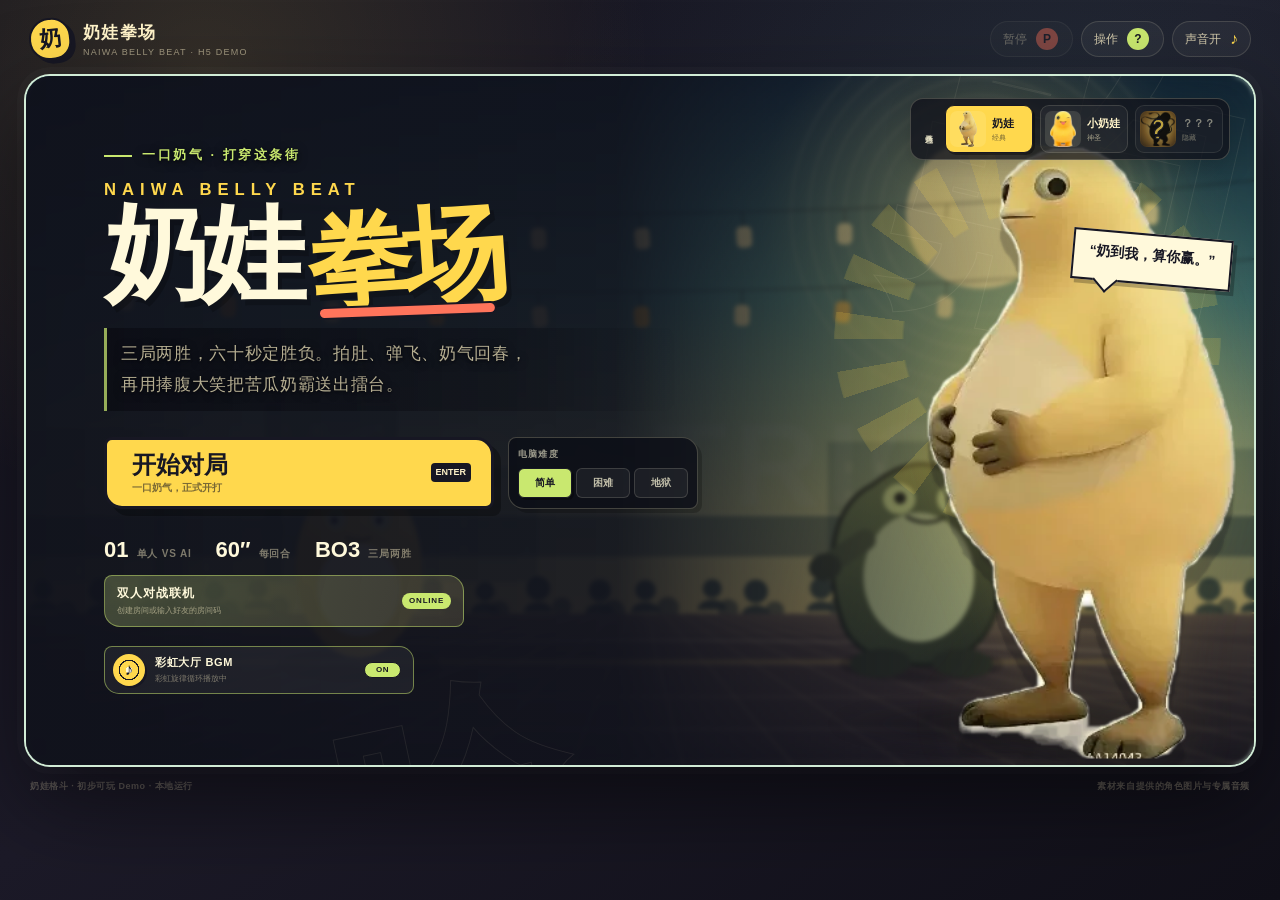
==== commit 08cb4c4b: "Deploy Naiwa Fighter v20261126-120" ====
--- a/index.html
+++ b/index.html
@@ -15,20 +15,7 @@
     <title>奶娃拳场 · NAIWA BELLY BEAT</title>
     <link rel="icon" href="./assets/characters/naiwa-guard.webp" />
     <link rel="manifest" href="./manifest.webmanifest" />
-    <link rel="preload" as="image" type="image/webp" href="./assets/characters/mini-base.webp" />
-    <link rel="preload" as="image" type="image/webp" href="./assets/characters/mini-poke-v3.webp" />
-    <link rel="preload" as="image" type="image/webp" href="./assets/characters/mini-kick-v3.webp" />
-    <link rel="preload" as="image" type="image/webp" href="./assets/characters/mini-heart-v3.webp" />
-    <link rel="preload" as="image" type="image/webp" href="./assets/characters/mini-ko-v3.webp" />
-    <link rel="preload" as="image" type="image/png" href="./assets/characters/divine-aura-v3.png" />
-    <link rel="preload" as="image" type="image/jpeg" href="./assets/characters/naiwa-ultimate-bg-v1.jpg?v=48" />
-    <link rel="preload" as="image" type="image/jpeg" href="./assets/characters/divine-skill-1.jpg" />
-    <link rel="preload" as="image" type="image/jpeg" href="./assets/characters/divine-skill-2.jpg" />
-    <link rel="preload" as="image" type="image/jpeg" href="./assets/characters/divine-skill-3.jpg" />
-    <link rel="preload" as="image" type="image/jpeg" href="./assets/characters/divine-skill-4.jpg" />
-    <link rel="preload" as="image" type="image/jpeg" href="./assets/characters/divine-ultimate.jpg" />
-    <link rel="preload" as="image" type="image/jpeg" href="./assets/characters/divine-finisher.jpg" />
-    <link rel="stylesheet" href="./styles.css?v=20261126-118" />
+    <link rel="stylesheet" href="./styles.css?v=20261126-120" />
   </head>
   <body>
     <div class="page">
@@ -67,35 +54,35 @@
         <audio
           id="ultimateAudio"
           src="./assets/audio/naiwa-ultimate.mp3"
-          preload="auto"
+          preload="none"
           playsinline
           aria-hidden="true"
         ></audio>
         <audio
           id="miniUltimateAudio"
           src="./assets/audio/mini-holy.mp3"
-          preload="auto"
+          preload="none"
           playsinline
           aria-hidden="true"
         ></audio>
     <audio
       id="divineUltimateAudio"
       src="./assets/audio/divine-ultimate.mp3"
-      preload="auto"
+      preload="none"
       playsinline
       aria-hidden="true"
     ></audio>
     <audio
       id="matchMusicAudio"
-      src="./assets/audio/match-bgm.mp3"
-      preload="metadata"
+      src="./assets/audio/match-bgm-lite.ogg"
+      preload="auto"
       playsinline
       aria-hidden="true"
     ></audio>
         <audio
           id="koAnthemAudio"
           src="./assets/audio/finisher-anthem.mp3"
-          preload="auto"
+          preload="none"
           playsinline
           aria-hidden="true"
         ></audio>
@@ -330,7 +317,7 @@
               title="隐藏形态：濒死致命一击时，满奶气按 J 涅槃重生"
             >
               <span class="divine-silhouette">
-                <img src="./assets/characters/divine-aura-v3.png" alt="" />
+                <img src="./assets/characters/divine-aura-silhouette.png" alt="" loading="lazy" decoding="async" />
                 <svg class="mystery-mark mystery-mark-small" viewBox="0 0 100 122" aria-hidden="true">
                   <path d="M20 36C20 15 34 3 53 3c20 0 33 13 33 31 0 16-9 26-24 35-10 6-13 11-13 21v4H28v-7c0-17 8-27 23-36 10-6 14-10 14-17 0-8-6-14-15-14-9 0-14 6-14 16H20Z" />
                   <rect x="36" y="104" width="23" height="17" rx="6" />
@@ -377,7 +364,7 @@
             <button class="hidden-character-close" id="hiddenCharacterClose" type="button" aria-label="关闭隐藏角色介绍">×</button>
             <span>SEALED ENTITY · FILE ???</span>
             <div class="hidden-character-figure">
-              <img src="./assets/characters/divine-aura-v3.png" alt="" />
+              <img src="./assets/characters/divine-aura-silhouette.png" alt="" loading="lazy" decoding="async" />
               <svg class="mystery-mark" viewBox="0 0 100 122" aria-hidden="true">
                 <path d="M20 36C20 15 34 3 53 3c20 0 33 13 33 31 0 16-9 26-24 35-10 6-13 11-13 21v4H28v-7c0-17 8-27 23-36 10-6 14-10 14-17 0-8-6-14-15-14-9 0-14 6-14 16H20Z" />
                 <rect x="36" y="104" width="23" height="17" rx="6" />
@@ -403,7 +390,7 @@
           </div>
           <div class="ko-calm-stage">
             <span class="ko-calm-halo" aria-hidden="true"></span>
-            <img id="koFinisherImage" src="./assets/characters/naiwa-calm.webp" alt="平静站立的奶娃" />
+            <img id="koFinisherImage" src="./assets/characters/naiwa-calm.webp" alt="平静站立的奶娃" loading="lazy" decoding="async" />
             <i class="ko-tear tear-a" aria-hidden="true"></i>
             <i class="ko-tear tear-b" aria-hidden="true"></i>
             <i class="ko-tear tear-c" aria-hidden="true"></i>
@@ -423,17 +410,21 @@
           </div>
           <div class="holy-poster">
             <span class="holy-halo" aria-hidden="true"></span>
-            <img id="holyUltimateMiniImage" src="./assets/characters/mini-holy.webp" alt="小奶娃在圣光中降临" />
+            <img id="holyUltimateMiniImage" src="./assets/characters/mini-holy.webp" alt="小奶娃在圣光中降临" loading="lazy" decoding="async" />
             <img
               id="holyUltimateNaiwaImage"
               src="./assets/characters/naiwa-ultimate-bg-v1.jpg?v=48"
               alt="奶娃捧腹大笑蓄力"
+              loading="lazy"
+              decoding="async"
               hidden
             />
             <img
               id="holyUltimateDivineImage"
               src="./assets/characters/divine-ultimate.jpg"
               alt="神-奶娃悬浮于天火之中"
+              loading="lazy"
+              decoding="async"
               hidden
             />
           </div>
@@ -443,7 +434,7 @@
 
         <section class="divine-skill-cast" id="divineSkillCast" hidden aria-live="polite">
           <div class="divine-skill-cast-shade" aria-hidden="true"></div>
-          <img id="divineSkillCastImage" src="./assets/characters/divine-skill-1.jpg" alt="" />
+          <img id="divineSkillCastImage" src="./assets/characters/divine-skill-1.jpg" alt="" loading="lazy" decoding="async" />
           <div class="divine-skill-cast-caption">
             <span>DIVINE NAIWA</span>
             <strong id="divineSkillCastTitle">焚心印</strong>
@@ -463,7 +454,7 @@
         <section class="divine-transition" id="divineTransition" hidden aria-live="assertive">
           <video
             id="divineTransitionVideo"
-            src="./assets/video/divine-rebirth.mp4"
+            src="./assets/video/divine-rebirth-lite.mp4"
             preload="metadata"
             playsinline
             aria-label="神-奶娃涅槃重生转场"
@@ -598,6 +589,6 @@
       </footer>
     </div>
 
-    <script src="./game.js?v=20261126-118"></script>
+    <script src="./game.js?v=20261126-120"></script>
   </body>
 </html>
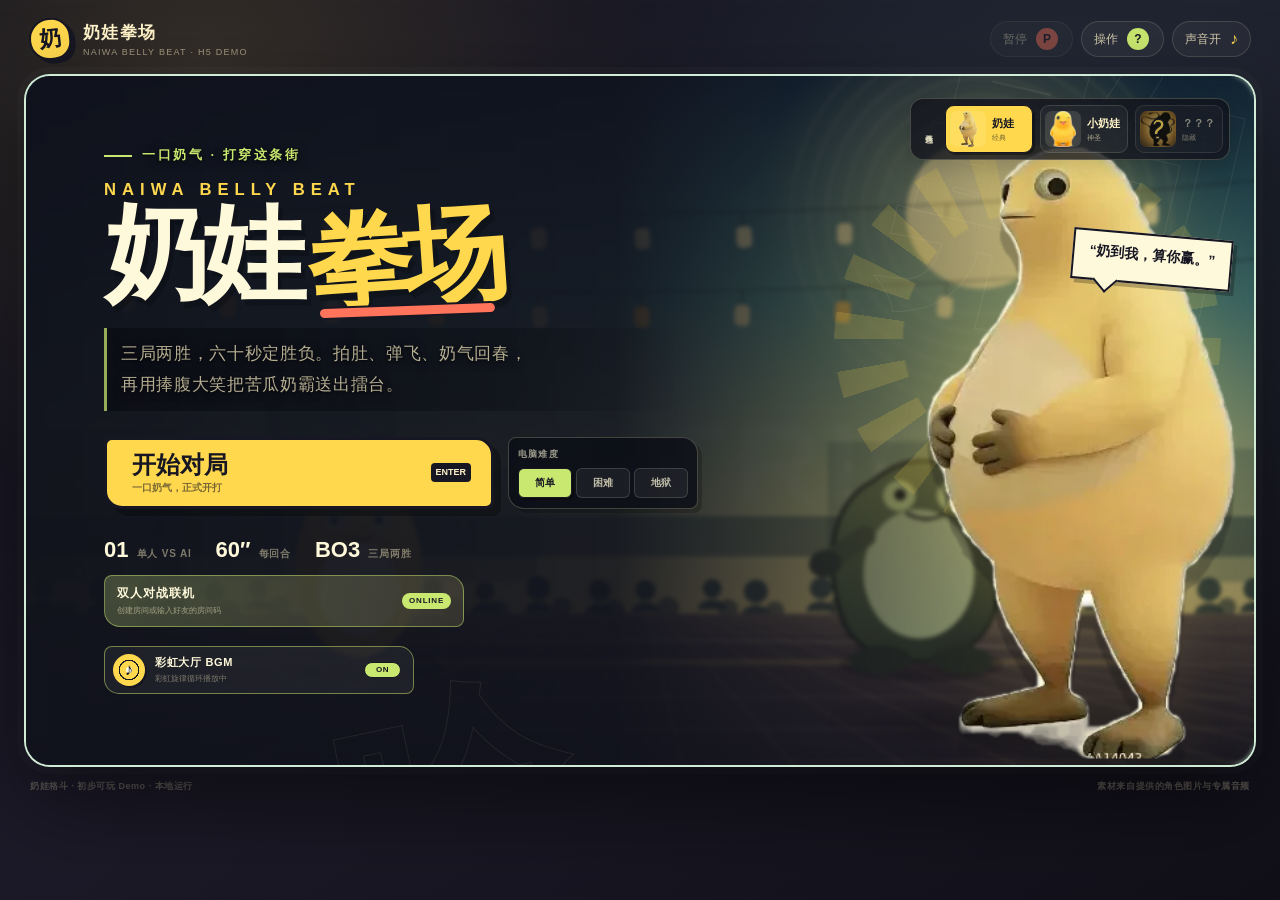
==== commit af2a3448: "Deploy Naiwa Fighter v20261126-121" ====
--- a/index.html
+++ b/index.html
@@ -15,7 +15,7 @@
     <title>奶娃拳场 · NAIWA BELLY BEAT</title>
     <link rel="icon" href="./assets/characters/naiwa-guard.webp" />
     <link rel="manifest" href="./manifest.webmanifest" />
-    <link rel="stylesheet" href="./styles.css?v=20261126-120" />
+    <link rel="stylesheet" href="./styles.css?v=20261126-121" />
   </head>
   <body>
     <div class="page">
@@ -589,6 +589,6 @@
       </footer>
     </div>
 
-    <script src="./game.js?v=20261126-120"></script>
+    <script src="./game.js?v=20261126-121"></script>
   </body>
 </html>
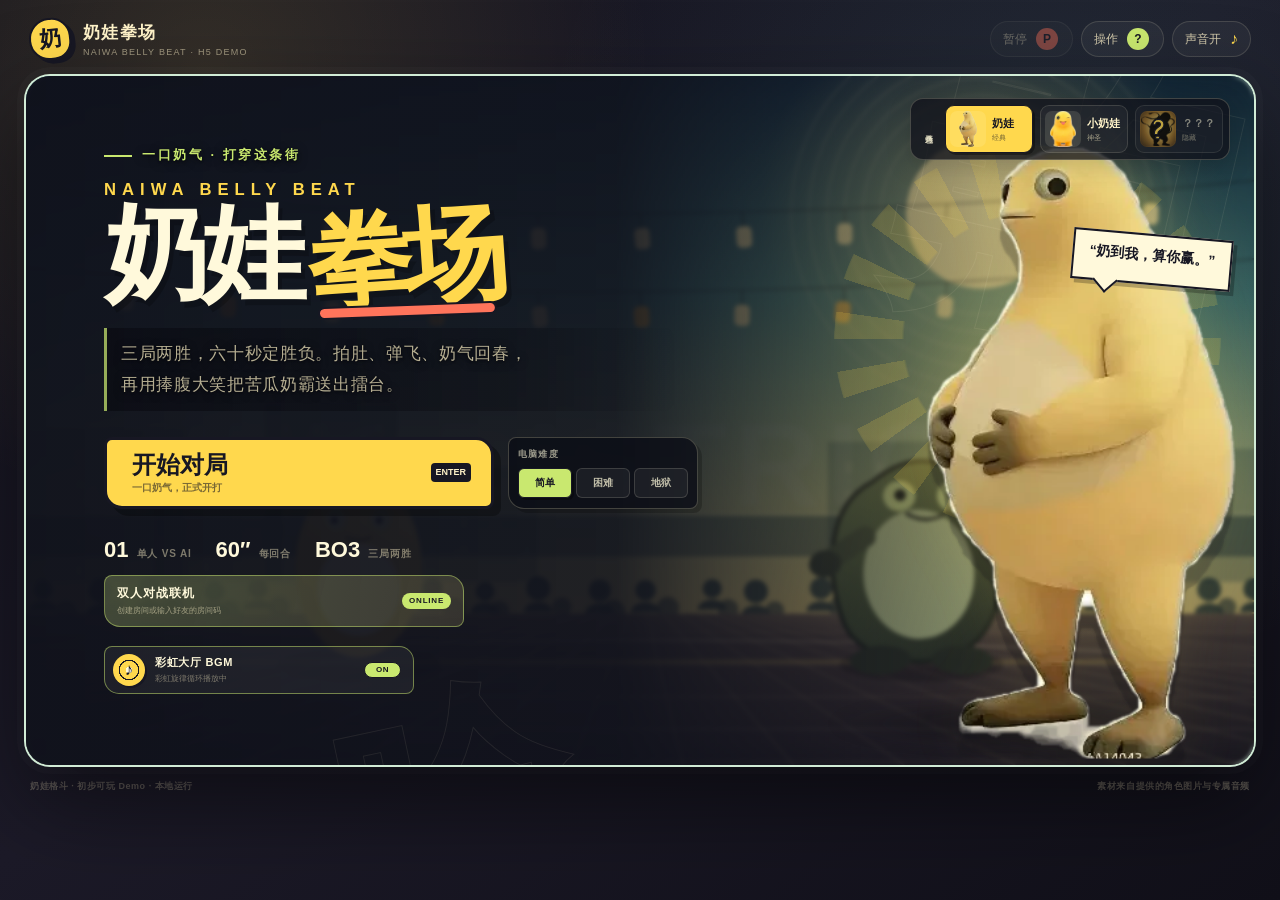
==== commit 45285e94: "Deploy Naiwa Fighter v20261126-129" ====
--- a/index.html
+++ b/index.html
@@ -15,7 +15,7 @@
     <title>奶娃拳场 · NAIWA BELLY BEAT</title>
     <link rel="icon" href="./assets/characters/naiwa-guard.webp" />
     <link rel="manifest" href="./manifest.webmanifest" />
-    <link rel="stylesheet" href="./styles.css?v=20261126-121" />
+    <link rel="stylesheet" href="./styles.css?v=20261126-129" />
   </head>
   <body>
     <div class="page">
@@ -589,6 +589,7 @@
       </footer>
     </div>
 
-    <script src="./game.js?v=20261126-121"></script>
+    <script src="./assets/vendor/peerjs.min.js"></script>
+    <script src="./game.js?v=20261126-129"></script>
   </body>
 </html>
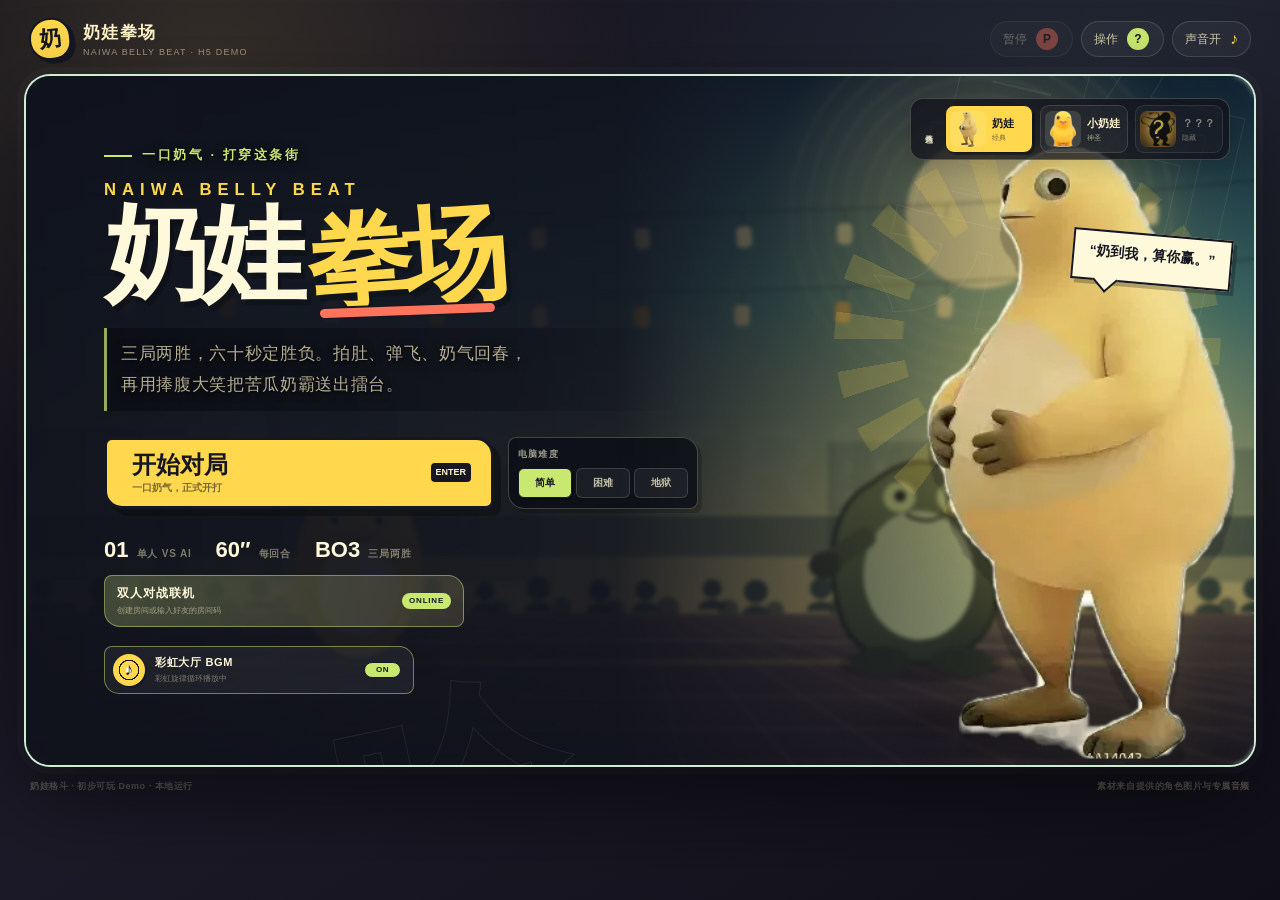
==== commit 48726e7b: "Deploy Naiwa Fighter v20261126-134" ====
--- a/index.html
+++ b/index.html
@@ -15,7 +15,7 @@
     <title>奶娃拳场 · NAIWA BELLY BEAT</title>
     <link rel="icon" href="./assets/characters/naiwa-guard.webp" />
     <link rel="manifest" href="./manifest.webmanifest" />
-    <link rel="stylesheet" href="./styles.css?v=20261126-129" />
+    <link rel="stylesheet" href="./styles.css?v=20261126-134" />
   </head>
   <body>
     <div class="page">
@@ -237,7 +237,7 @@
           <span><kbd>SPACE</kbd> 跳跃</span>
           <span><kbd>G</kbd> 冲拳</span>
           <span><kbd>Z</kbd> 格挡 · 完美判定</span>
-          <span><kbd>J</kbd> 经典奶娃涅槃</span>
+          <span><kbd>J</kbd> 房主低血涅槃</span>
           <span><kbd>P</kbd> 暂停</span>
         </div>
 
@@ -590,6 +590,6 @@
     </div>
 
     <script src="./assets/vendor/peerjs.min.js"></script>
-    <script src="./game.js?v=20261126-129"></script>
+    <script src="./game.js?v=20261126-134"></script>
   </body>
 </html>
